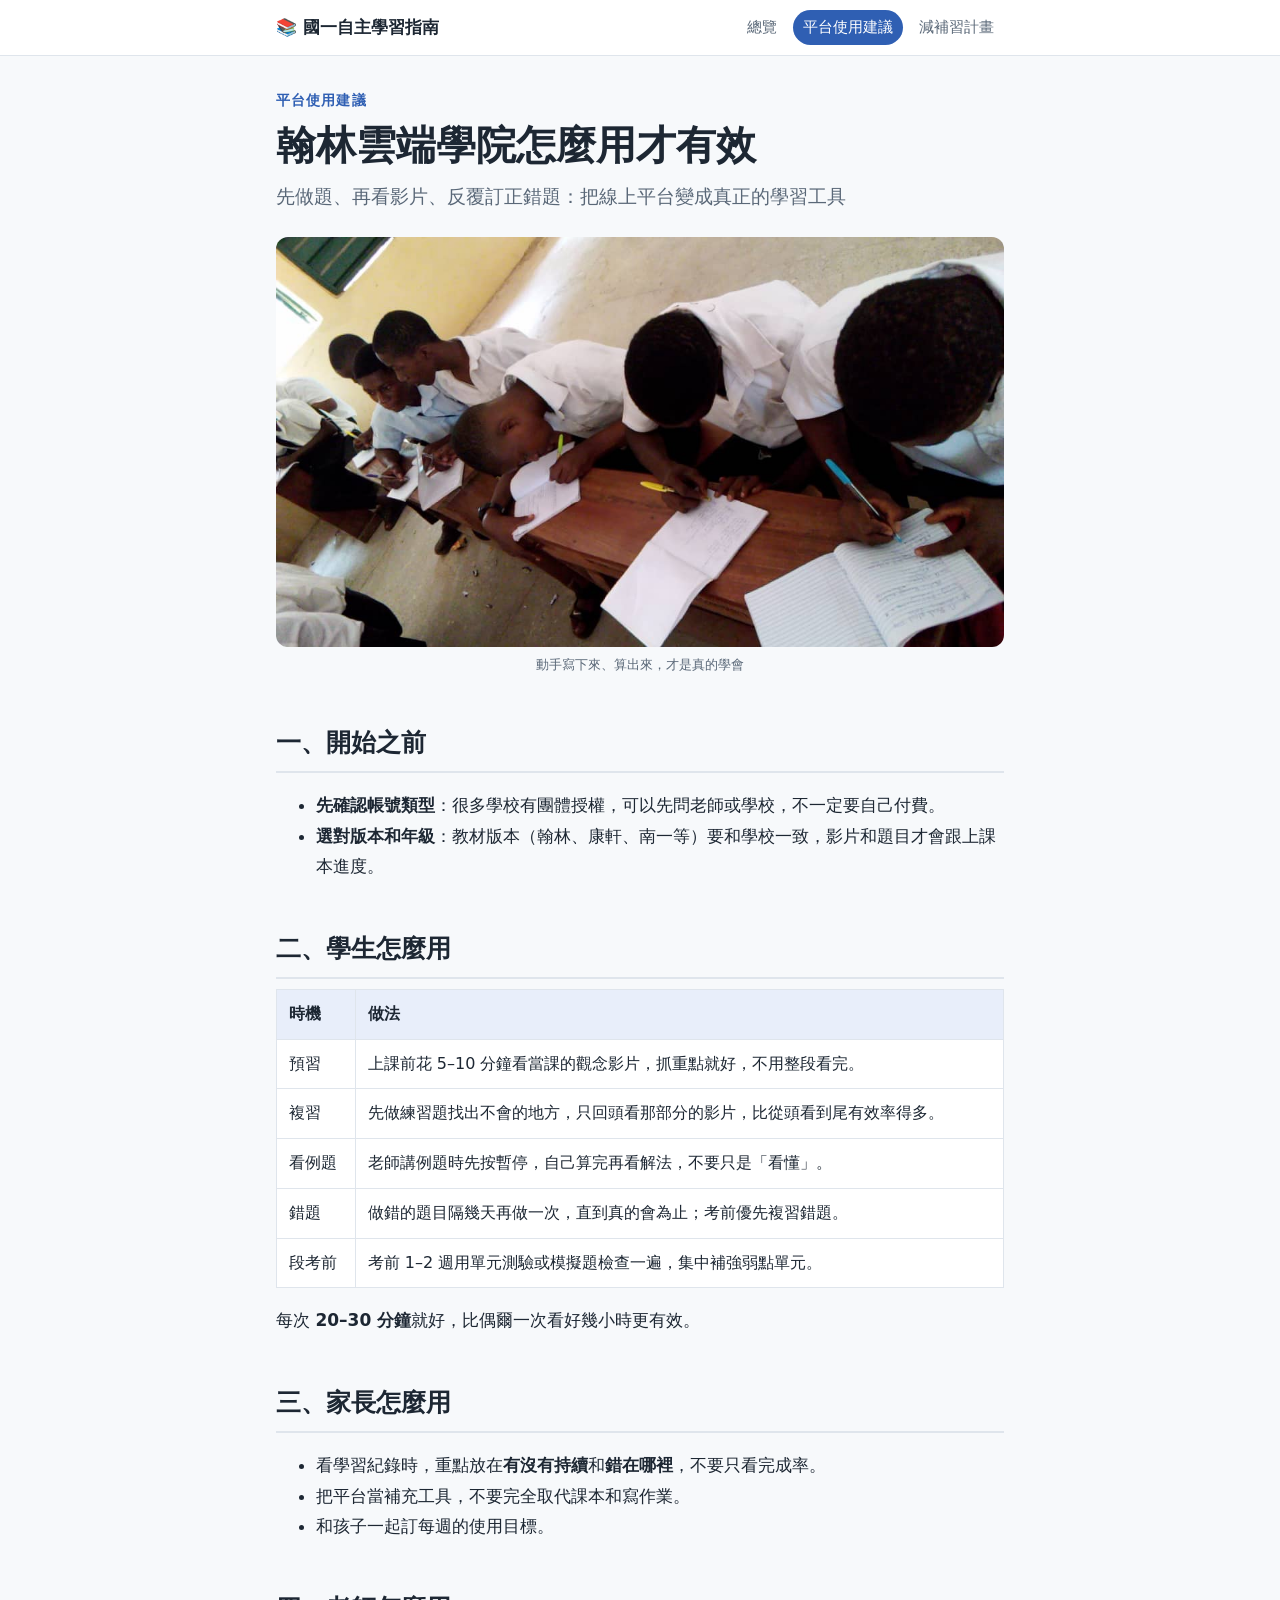
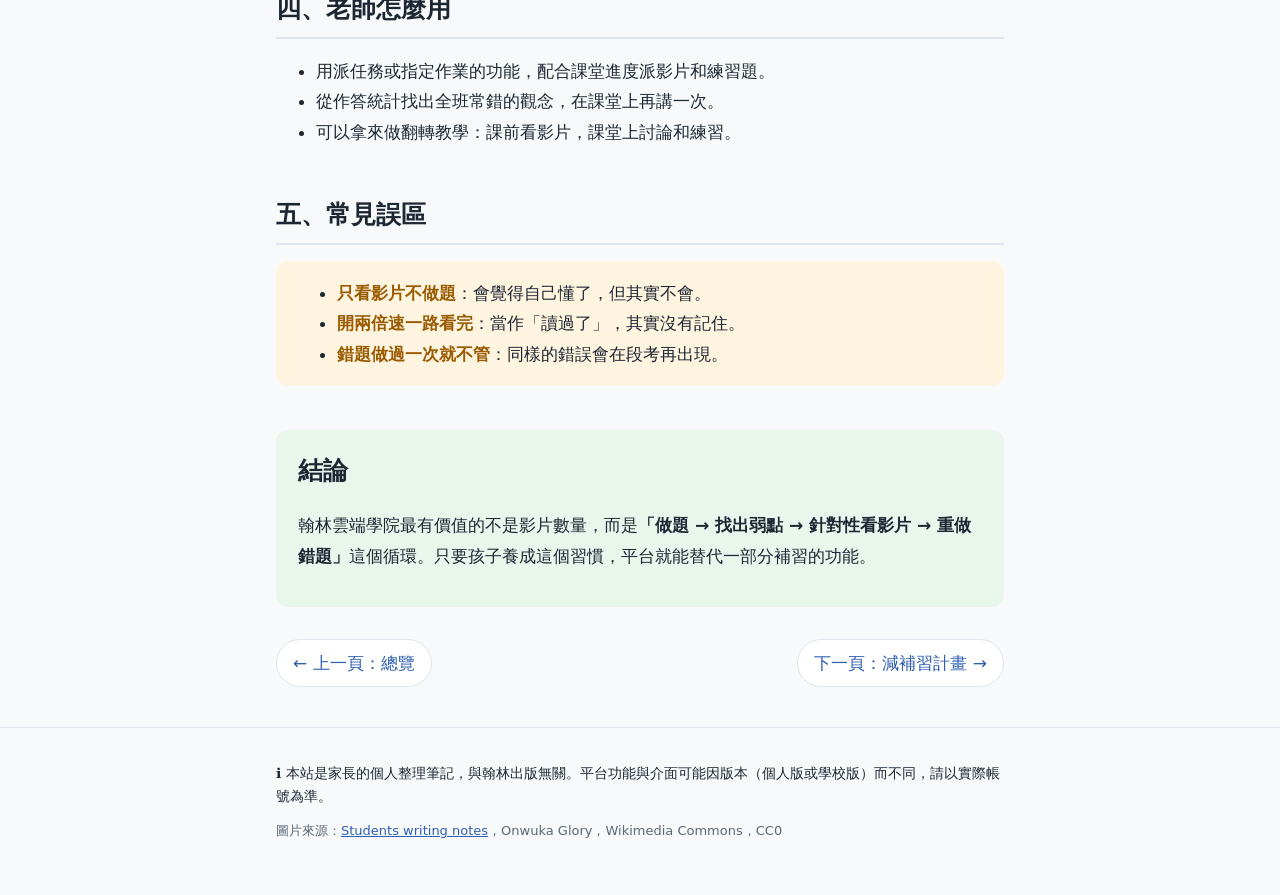
==== guide.html @ f6574e02 "國一自主學習指南：翰林雲端學院使用建議與減補習計畫 Co-Authored-By: Claude Opus 5.5 <noreply@anthropic.com>" ====
<!doctype html>
<html lang="zh-Hant">
<head>
<meta charset="utf-8">
<meta name="viewport" content="width=device-width, initial-scale=1">
<title>平台使用建議｜國一自主學習指南</title>
<meta name="description" content="翰林雲端學院的使用建議：學生、家長、老師各自怎麼用，以及常見誤區。">
<link rel="stylesheet" href="style.css">
</head>
<body>
<nav class="site-nav" aria-label="網站導覽">
  <div class="inner">
    <a class="brand" href="index.html">📚 國一自主學習指南</a>
    <a class="page" href="index.html">總覽</a>
    <a class="page" href="guide.html" aria-current="page">平台使用建議</a>
    <a class="page" href="plan.html">減補習計畫</a>
  </div>
</nav>

<header class="hero">
  <p class="eyebrow">平台使用建議</p>
  <h1>翰林雲端學院怎麼用才有效</h1>
  <p class="subtitle">先做題、再看影片、反覆訂正錯題：把線上平台變成真正的學習工具</p>
  <figure>
    <img src="images/notes.jpg" width="1080" height="607" alt="幾位學生趴在木桌上，在筆記本上寫字">
    <figcaption>動手寫下來、算出來，才是真的學會</figcaption>
  </figure>
</header>

<main>
  <h2>一、開始之前</h2>
  <ul>
    <li><strong>先確認帳號類型</strong>：很多學校有團體授權，可以先問老師或學校，不一定要自己付費。</li>
    <li><strong>選對版本和年級</strong>：教材版本（翰林、康軒、南一等）要和學校一致，影片和題目才會跟上課本進度。</li>
  </ul>

  <h2>二、學生怎麼用</h2>
  <div class="table-wrap">
    <table>
      <thead><tr><th>時機</th><th>做法</th></tr></thead>
      <tbody>
        <tr><td>預習</td><td>上課前花 5–10 分鐘看當課的觀念影片，抓重點就好，不用整段看完。</td></tr>
        <tr><td>複習</td><td>先做練習題找出不會的地方，只回頭看那部分的影片，比從頭看到尾有效率得多。</td></tr>
        <tr><td>看例題</td><td>老師講例題時先按暫停，自己算完再看解法，不要只是「看懂」。</td></tr>
        <tr><td>錯題</td><td>做錯的題目隔幾天再做一次，直到真的會為止；考前優先複習錯題。</td></tr>
        <tr><td>段考前</td><td>考前 1–2 週用單元測驗或模擬題檢查一遍，集中補強弱點單元。</td></tr>
      </tbody>
    </table>
  </div>
  <p>每次 <strong>20–30 分鐘</strong>就好，比偶爾一次看好幾小時更有效。</p>

  <h2>三、家長怎麼用</h2>
  <ul>
    <li>看學習紀錄時，重點放在<strong>有沒有持續</strong>和<strong>錯在哪裡</strong>，不要只看完成率。</li>
    <li>把平台當補充工具，不要完全取代課本和寫作業。</li>
    <li>和孩子一起訂每週的使用目標。</li>
  </ul>

  <h2>四、老師怎麼用</h2>
  <ul>
    <li>用派任務或指定作業的功能，配合課堂進度派影片和練習題。</li>
    <li>從作答統計找出全班常錯的觀念，在課堂上再講一次。</li>
    <li>可以拿來做翻轉教學：課前看影片，課堂上討論和練習。</li>
  </ul>

  <h2>五、常見誤區</h2>
  <div class="card warn">
    <ul>
      <li><strong>只看影片不做題</strong>：會覺得自己懂了，但其實不會。</li>
      <li><strong>開兩倍速一路看完</strong>：當作「讀過了」，其實沒有記住。</li>
      <li><strong>錯題做過一次就不管</strong>：同樣的錯誤會在段考再出現。</li>
    </ul>
  </div>

  <section class="conclusion">
    <h2>結論</h2>
    <p>翰林雲端學院最有價值的不是影片數量，而是<strong>「做題 → 找出弱點 → 針對性看影片 → 重做錯題」</strong>這個循環。只要孩子養成這個習慣，平台就能替代一部分補習的功能。</p>
  </section>

  <nav class="pager" aria-label="上一頁／下一頁">
    <a href="index.html">← 上一頁：總覽</a>
    <a href="plan.html">下一頁：減補習計畫 →</a>
  </nav>
</main>

<footer>
  <div class="inner">
    <p class="disclaimer">ℹ️ 本站是家長的個人整理筆記，與翰林出版無關。平台功能與介面可能因版本（個人版或學校版）而不同，請以實際帳號為準。</p>
    <p>圖片來源：<a href="https://commons.wikimedia.org/wiki/File:Students_writing_notes.jpg">Students writing notes</a>，Onwuka Glory，Wikimedia Commons，CC0</p>
  </div>
</footer>
</body>
</html>
---- style.css ----
:root {
  --bg: #f7f9fb;
  --surface: #ffffff;
  --text: #1d2733;
  --muted: #5a6878;
  --line: #dfe5ec;
  --accent: #2f5fb3;
  --accent-soft: #e8eefa;
  --warn: #9a5b00;
  --warn-soft: #fff4e0;
  --good-soft: #e9f6ec;
  --content: 760px;
}
@media (prefers-color-scheme: dark) {
  :root {
    --bg: #11161c;
    --surface: #18202a;
    --text: #e4e9ef;
    --muted: #9aa8b7;
    --line: #2a3542;
    --accent: #7fa8f0;
    --accent-soft: #1b2740;
    --warn: #f0b45a;
    --warn-soft: #33270f;
    --good-soft: #17301f;
  }
}

* { box-sizing: border-box; }
html { -webkit-text-size-adjust: 100%; }
body {
  margin: 0;
  background: var(--bg);
  color: var(--text);
  font-family: "Noto Sans TC", "Microsoft JhengHei", "PingFang TC", system-ui, sans-serif;
  font-size: 17px;
  line-height: 1.8;
}
a { color: var(--accent); }

/* 導覽列 */
.site-nav {
  background: var(--surface);
  border-bottom: 1px solid var(--line);
  position: sticky;
  top: 0;
  z-index: 10;
}
.site-nav .inner {
  max-width: var(--content);
  margin: 0 auto;
  padding: 10px 16px;
  display: flex;
  flex-wrap: wrap;
  gap: 4px 6px;
  align-items: center;
}
.site-nav .brand {
  font-weight: 700;
  margin-right: auto;
  text-decoration: none;
  color: var(--text);
}
.site-nav a.page {
  text-decoration: none;
  color: var(--muted);
  padding: 4px 10px;
  border-radius: 999px;
  font-size: 15px;
}
.site-nav a.page:hover { background: var(--accent-soft); color: var(--accent); }
.site-nav a.page[aria-current="page"] { background: var(--accent); color: var(--surface); }

/* 內文欄：所有圖片寬度都不超過這一欄 */
main, .hero, footer .inner {
  max-width: var(--content);
  margin: 0 auto;
  padding: 0 16px;
}

/* HERO 區 */
.hero { padding-top: 32px; }
.hero .eyebrow {
  color: var(--accent);
  font-weight: 700;
  font-size: 14px;
  letter-spacing: .08em;
  margin: 0;
}
.hero h1 {
  font-size: clamp(28px, 6vw, 40px);
  line-height: 1.3;
  margin: 6px 0 8px;
}
.hero .subtitle {
  color: var(--muted);
  font-size: 19px;
  margin: 0 0 20px;
}
figure { margin: 24px 0; }
figure img {
  display: block;
  max-width: 100%;   /* 不超過內文欄寬 */
  height: auto;      /* 等比例縮放 */
  margin: 0 auto;
  border-radius: 12px;
}
figure.tall img { max-height: 70vh; width: auto; }
figcaption {
  color: var(--muted);
  font-size: 13px;
  text-align: center;
  margin-top: 6px;
}

/* 內文 */
h2 {
  font-size: 25px;
  margin: 44px 0 10px;
  padding-bottom: 6px;
  border-bottom: 2px solid var(--line);
}
h3 { font-size: 20px; margin: 28px 0 6px; }
.lead { font-size: 18px; }

.card {
  background: var(--surface);
  border: 1px solid var(--line);
  border-radius: 12px;
  padding: 16px 20px;
  margin: 16px 0;
}
.card > :first-child { margin-top: 0; }
.card > :last-child { margin-bottom: 0; }
.tip { background: var(--accent-soft); border-color: transparent; }
.warn { background: var(--warn-soft); border-color: transparent; }
.warn strong { color: var(--warn); }

.table-wrap { overflow-x: auto; }
table {
  width: 100%;
  border-collapse: collapse;
  background: var(--surface);
  font-size: 16px;
}
th, td {
  border: 1px solid var(--line);
  padding: 10px 12px;
  text-align: left;
  vertical-align: top;
}
th { background: var(--accent-soft); white-space: nowrap; }

.grid {
  display: grid;
  grid-template-columns: repeat(auto-fit, minmax(220px, 1fr));
  gap: 12px;
}
.grid a.card {
  display: block;
  text-decoration: none;
  color: var(--text);
  margin: 0;
}
.grid a.card:hover { border-color: var(--accent); }
.grid .card strong { color: var(--accent); display: block; font-size: 18px; }

/* 結論 */
.conclusion {
  background: var(--good-soft);
  border-radius: 12px;
  padding: 18px 22px;
  margin: 44px 0 16px;
}
.conclusion h2 { border: 0; margin: 0 0 8px; padding: 0; }
.conclusion ol, .conclusion ul { margin-bottom: 0; }

.pager {
  display: flex;
  justify-content: space-between;
  gap: 12px;
  margin: 32px 0;
  flex-wrap: wrap;
}
.pager a {
  text-decoration: none;
  border: 1px solid var(--line);
  background: var(--surface);
  border-radius: 999px;
  padding: 8px 16px;
}

footer {
  border-top: 1px solid var(--line);
  margin-top: 40px;
  padding: 20px 0 40px;
  color: var(--muted);
  font-size: 13px;
  line-height: 1.6;
}
footer .disclaimer { font-size: 14px; color: var(--text); }
.grid .card { margin: 0; }
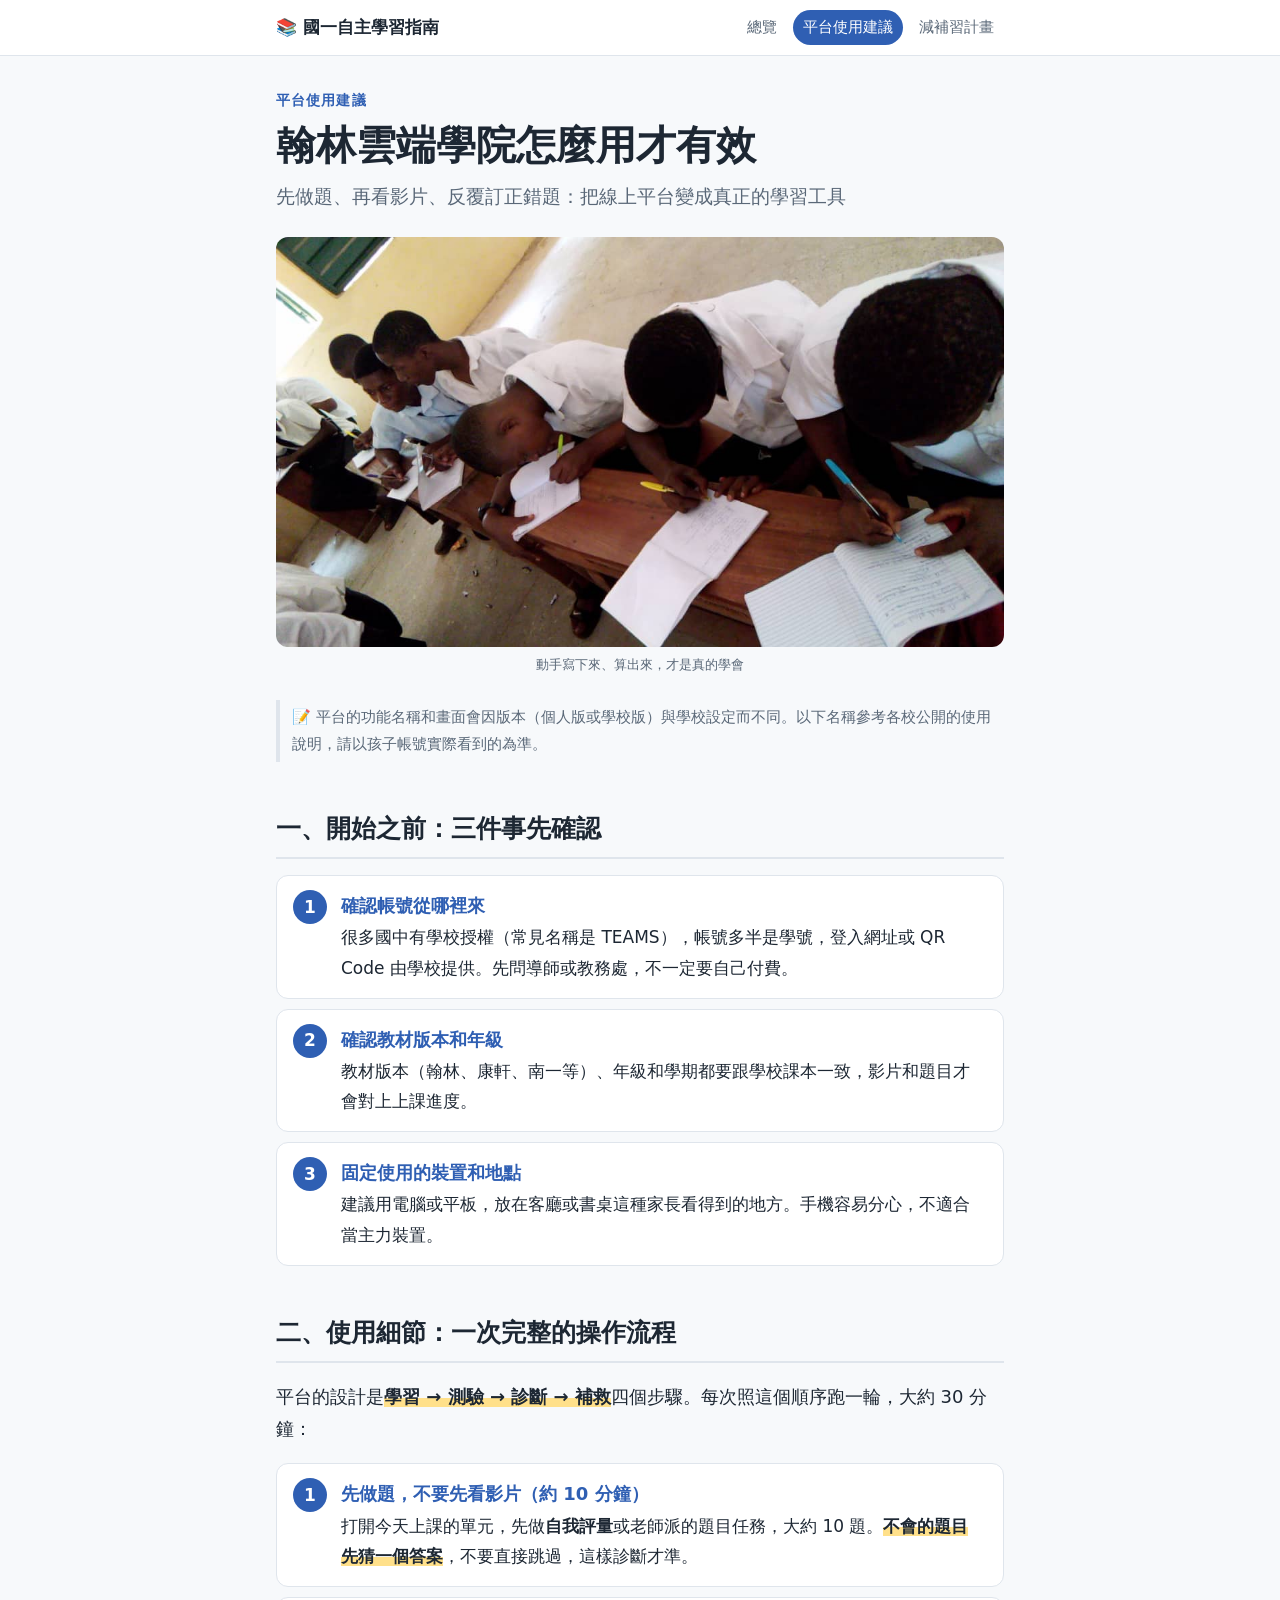
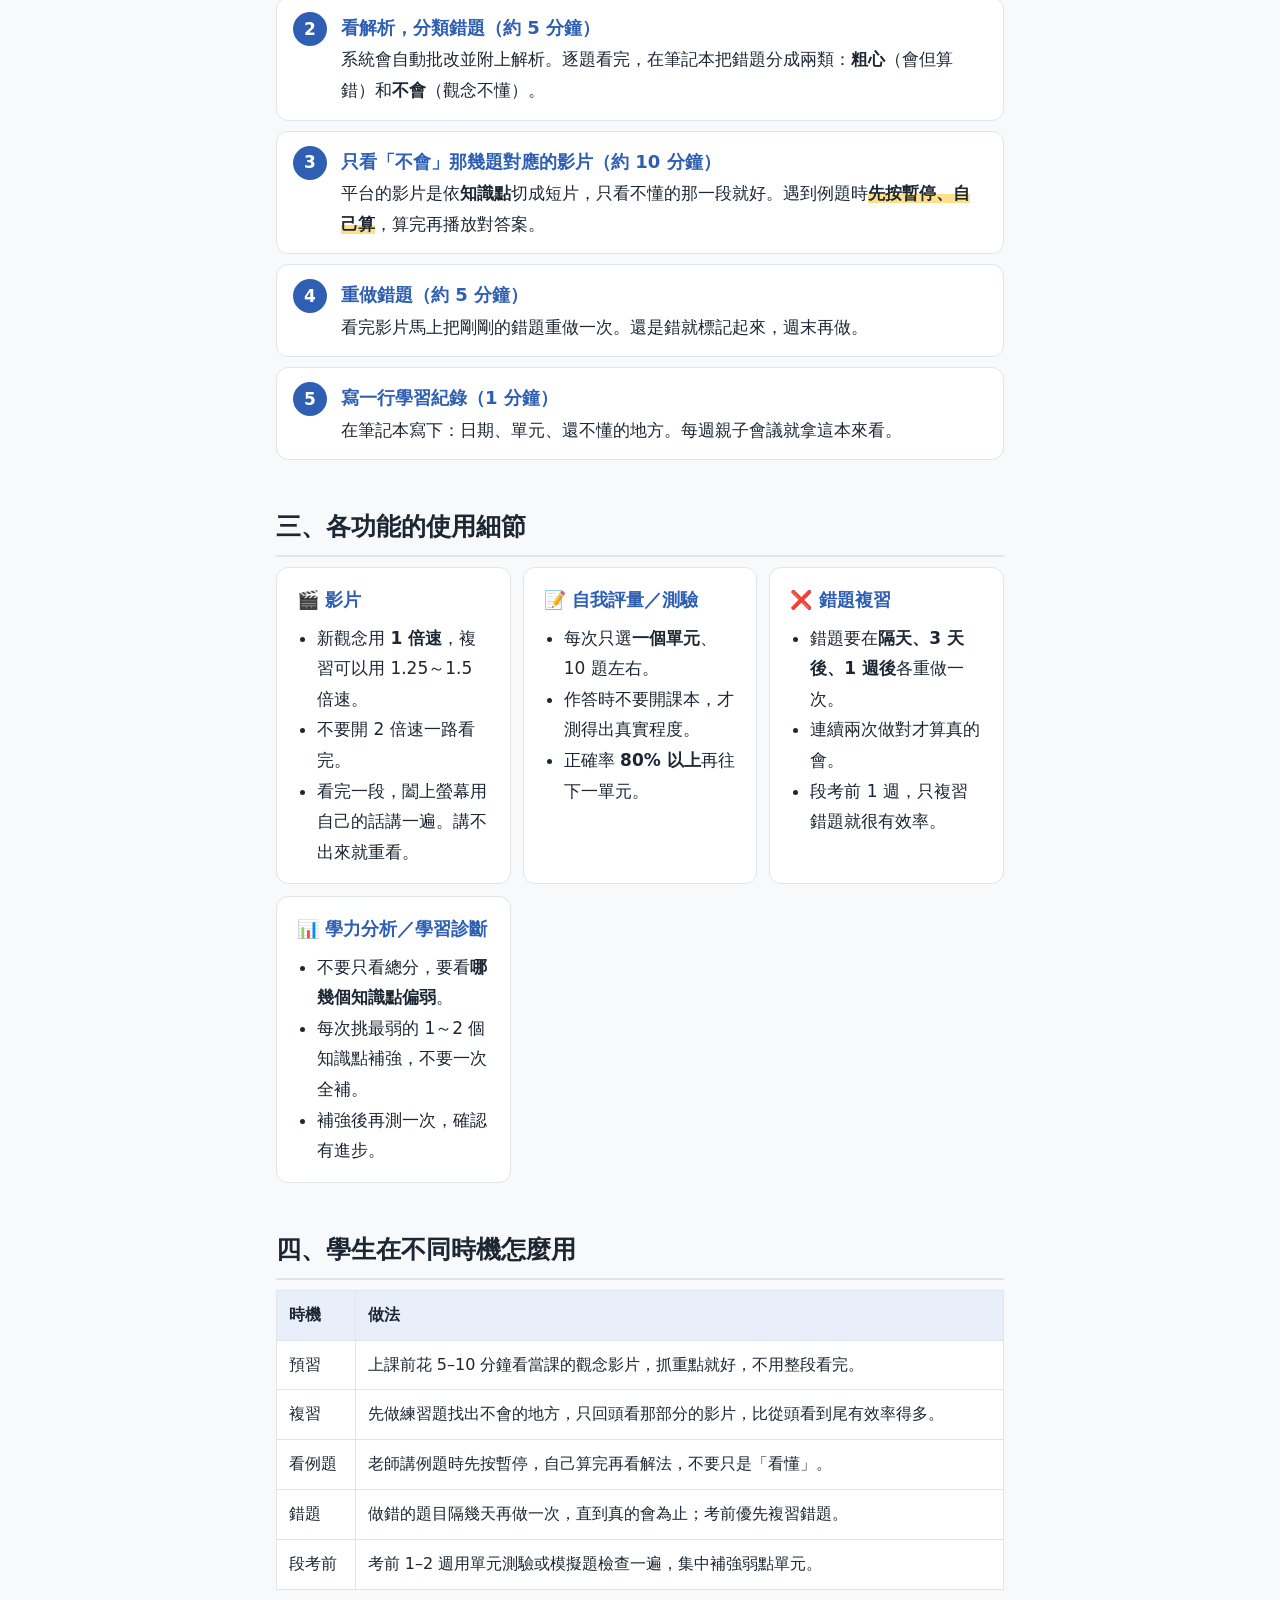
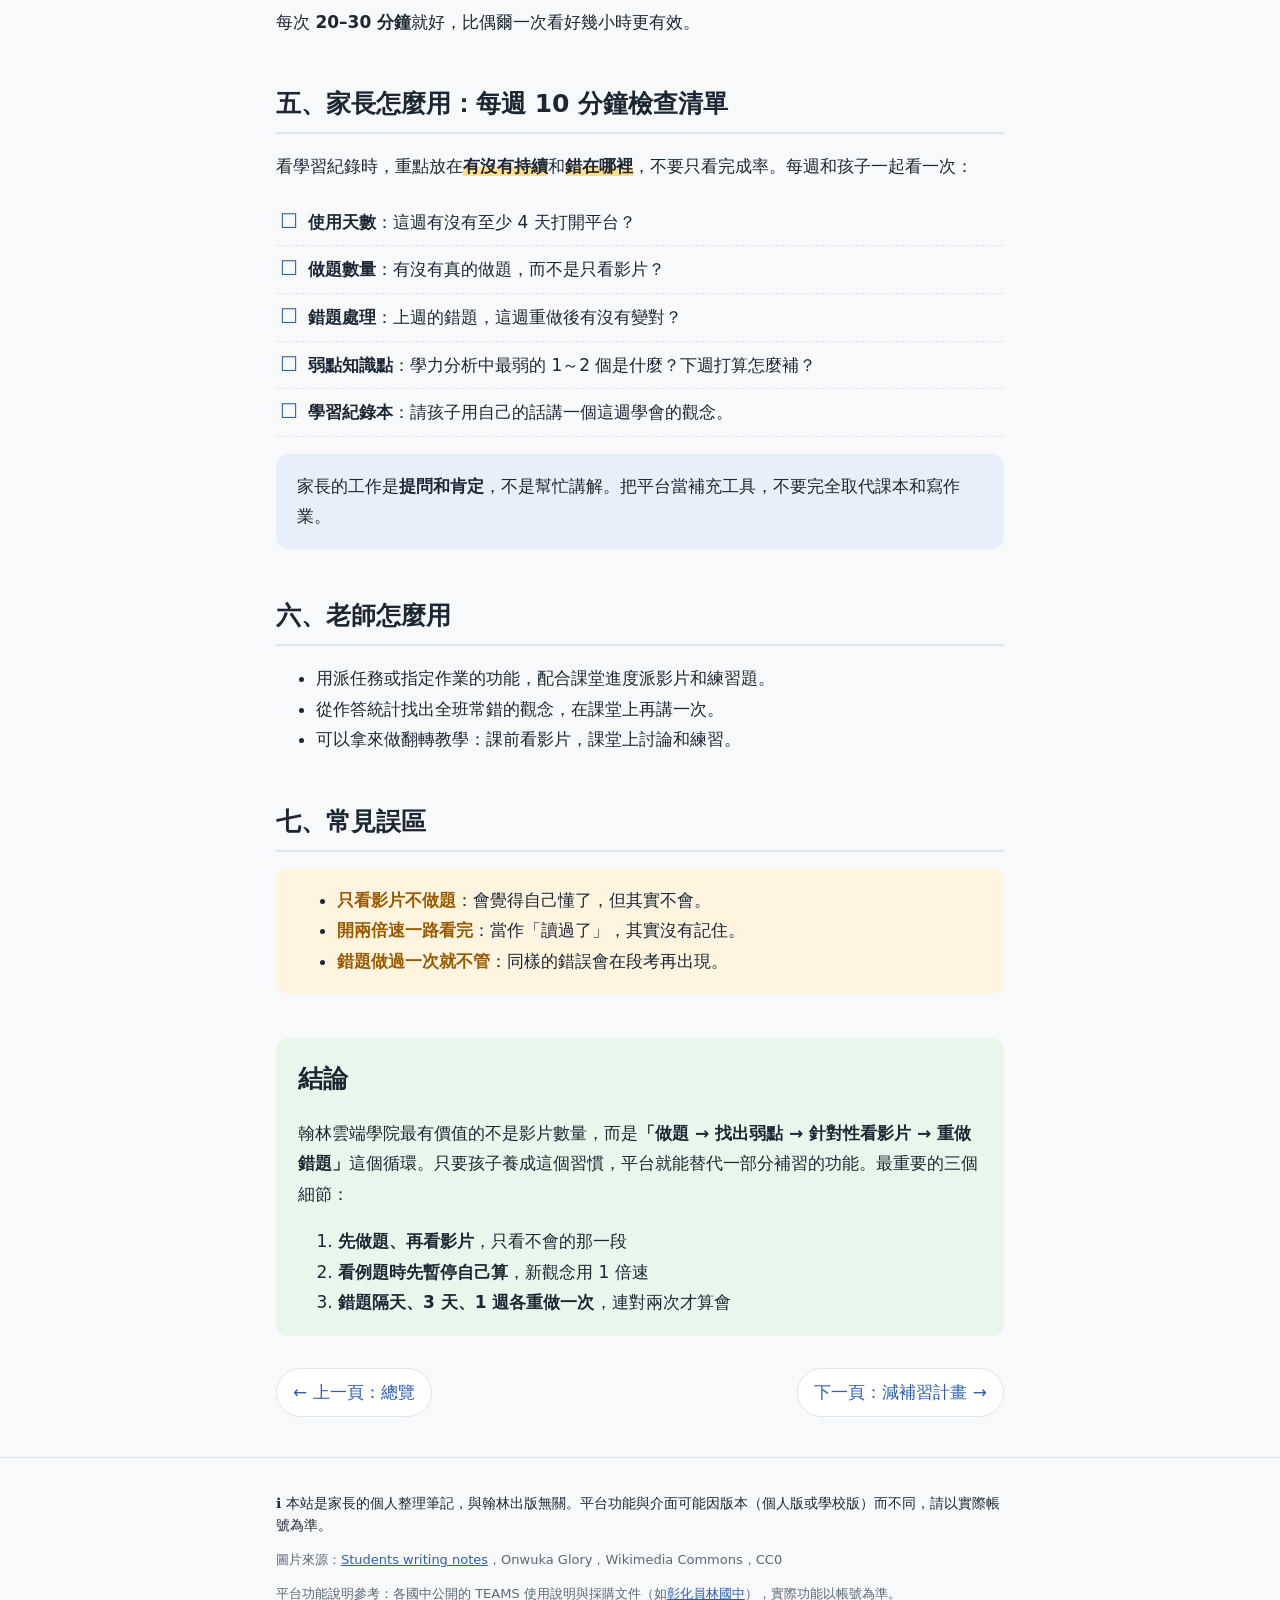
==== commit f89a3985: "強調平台使用細節：操作流程、各功能細節與家長檢查清單 Co-Authored-By: Claude Opus 5.5 <noreply@anthropic.com>" ====
--- a/guide.html
+++ b/guide.html
@@ -5,6 +5,8 @@
 <meta name="viewport" content="width=device-width, initial-scale=1">
 <title>平台使用建議｜國一自主學習指南</title>
 <meta name="description" content="翰林雲端學院的使用建議：學生、家長、老師各自怎麼用，以及常見誤區。">
+<link rel="icon" href="favicon.svg" type="image/svg+xml">
+<link rel="apple-touch-icon" href="apple-touch-icon.png">
 <link rel="stylesheet" href="style.css">
 </head>
 <body>
@@ -28,13 +30,66 @@
 </header>
 
 <main>
-  <h2>一、開始之前</h2>
-  <ul>
-    <li><strong>先確認帳號類型</strong>：很多學校有團體授權，可以先問老師或學校，不一定要自己付費。</li>
-    <li><strong>選對版本和年級</strong>：教材版本（翰林、康軒、南一等）要和學校一致，影片和題目才會跟上課本進度。</li>
-  </ul>
+  <p class="note">📝 平台的功能名稱和畫面會因版本（個人版或學校版）與學校設定而不同。以下名稱參考各校公開的使用說明，請以孩子帳號實際看到的為準。</p>
 
-  <h2>二、學生怎麼用</h2>
+  <h2>一、開始之前：三件事先確認</h2>
+  <ol class="steps">
+    <li><strong>確認帳號從哪裡來</strong>
+      很多國中有學校授權（常見名稱是 TEAMS），帳號多半是學號，登入網址或 QR Code 由學校提供。先問導師或教務處，不一定要自己付費。</li>
+    <li><strong>確認教材版本和年級</strong>
+      教材版本（翰林、康軒、南一等）、年級和學期都要跟學校課本一致，影片和題目才會對上上課進度。</li>
+    <li><strong>固定使用的裝置和地點</strong>
+      建議用電腦或平板，放在客廳或書桌這種家長看得到的地方。手機容易分心，不適合當主力裝置。</li>
+  </ol>
+
+  <h2>二、使用細節：一次完整的操作流程</h2>
+  <p class="lead">平台的設計是<span class="key">學習 → 測驗 → 診斷 → 補救</span>四個步驟。每次照這個順序跑一輪，大約 30 分鐘：</p>
+  <ol class="steps">
+    <li><strong>先做題，不要先看影片（約 10 分鐘）</strong>
+      打開今天上課的單元，先做<b>自我評量</b>或老師派的題目任務，大約 10 題。<span class="key">不會的題目先猜一個答案</span>，不要直接跳過，這樣診斷才準。</li>
+    <li><strong>看解析，分類錯題（約 5 分鐘）</strong>
+      系統會自動批改並附上解析。逐題看完，在筆記本把錯題分成兩類：<b>粗心</b>（會但算錯）和<b>不會</b>（觀念不懂）。</li>
+    <li><strong>只看「不會」那幾題對應的影片（約 10 分鐘）</strong>
+      平台的影片是依<b>知識點</b>切成短片，只看不懂的那一段就好。遇到例題時<span class="key">先按暫停、自己算</span>，算完再播放對答案。</li>
+    <li><strong>重做錯題（約 5 分鐘）</strong>
+      看完影片馬上把剛剛的錯題重做一次。還是錯就標記起來，週末再做。</li>
+    <li><strong>寫一行學習紀錄（1 分鐘）</strong>
+      在筆記本寫下：日期、單元、還不懂的地方。每週親子會議就拿這本來看。</li>
+  </ol>
+
+  <h2>三、各功能的使用細節</h2>
+  <div class="grid">
+    <div class="card"><strong>🎬 影片</strong>
+      <ul>
+        <li>新觀念用 <b>1 倍速</b>，複習可以用 1.25～1.5 倍速。</li>
+        <li>不要開 2 倍速一路看完。</li>
+        <li>看完一段，闔上螢幕用自己的話講一遍。講不出來就重看。</li>
+      </ul>
+    </div>
+    <div class="card"><strong>📝 自我評量／測驗</strong>
+      <ul>
+        <li>每次只選<b>一個單元</b>、10 題左右。</li>
+        <li>作答時不要開課本，才測得出真實程度。</li>
+        <li>正確率 <b>80% 以上</b>再往下一單元。</li>
+      </ul>
+    </div>
+    <div class="card"><strong>❌ 錯題複習</strong>
+      <ul>
+        <li>錯題要在<b>隔天、3 天後、1 週後</b>各重做一次。</li>
+        <li>連續兩次做對才算真的會。</li>
+        <li>段考前 1 週，只複習錯題就很有效率。</li>
+      </ul>
+    </div>
+    <div class="card"><strong>📊 學力分析／學習診斷</strong>
+      <ul>
+        <li>不要只看總分，要看<b>哪幾個知識點偏弱</b>。</li>
+        <li>每次挑最弱的 1～2 個知識點補強，不要一次全補。</li>
+        <li>補強後再測一次，確認有進步。</li>
+      </ul>
+    </div>
+  </div>
+
+  <h2>四、學生在不同時機怎麼用</h2>
   <div class="table-wrap">
     <table>
       <thead><tr><th>時機</th><th>做法</th></tr></thead>
@@ -49,21 +104,27 @@
   </div>
   <p>每次 <strong>20–30 分鐘</strong>就好，比偶爾一次看好幾小時更有效。</p>
 
-  <h2>三、家長怎麼用</h2>
-  <ul>
-    <li>看學習紀錄時，重點放在<strong>有沒有持續</strong>和<strong>錯在哪裡</strong>，不要只看完成率。</li>
-    <li>把平台當補充工具，不要完全取代課本和寫作業。</li>
-    <li>和孩子一起訂每週的使用目標。</li>
+  <h2>五、家長怎麼用：每週 10 分鐘檢查清單</h2>
+  <p>看學習紀錄時，重點放在<span class="key">有沒有持續</span>和<span class="key">錯在哪裡</span>，不要只看完成率。每週和孩子一起看一次：</p>
+  <ul class="checklist">
+    <li><strong>使用天數</strong>：這週有沒有至少 4 天打開平台？</li>
+    <li><strong>做題數量</strong>：有沒有真的做題，而不是只看影片？</li>
+    <li><strong>錯題處理</strong>：上週的錯題，這週重做後有沒有變對？</li>
+    <li><strong>弱點知識點</strong>：學力分析中最弱的 1～2 個是什麼？下週打算怎麼補？</li>
+    <li><strong>學習紀錄本</strong>：請孩子用自己的話講一個這週學會的觀念。</li>
   </ul>
+  <div class="card tip">
+    <p>家長的工作是<strong>提問和肯定</strong>，不是幫忙講解。把平台當補充工具，不要完全取代課本和寫作業。</p>
+  </div>
 
-  <h2>四、老師怎麼用</h2>
+  <h2>六、老師怎麼用</h2>
   <ul>
     <li>用派任務或指定作業的功能，配合課堂進度派影片和練習題。</li>
     <li>從作答統計找出全班常錯的觀念，在課堂上再講一次。</li>
     <li>可以拿來做翻轉教學：課前看影片，課堂上討論和練習。</li>
   </ul>
 
-  <h2>五、常見誤區</h2>
+  <h2>七、常見誤區</h2>
   <div class="card warn">
     <ul>
       <li><strong>只看影片不做題</strong>：會覺得自己懂了，但其實不會。</li>
@@ -74,7 +135,12 @@
 
   <section class="conclusion">
     <h2>結論</h2>
-    <p>翰林雲端學院最有價值的不是影片數量，而是<strong>「做題 → 找出弱點 → 針對性看影片 → 重做錯題」</strong>這個循環。只要孩子養成這個習慣，平台就能替代一部分補習的功能。</p>
+    <p>翰林雲端學院最有價值的不是影片數量，而是<strong>「做題 → 找出弱點 → 針對性看影片 → 重做錯題」</strong>這個循環。只要孩子養成這個習慣，平台就能替代一部分補習的功能。最重要的三個細節：</p>
+    <ol>
+      <li><strong>先做題、再看影片</strong>，只看不會的那一段</li>
+      <li><strong>看例題時先暫停自己算</strong>，新觀念用 1 倍速</li>
+      <li><strong>錯題隔天、3 天、1 週各重做一次</strong>，連對兩次才算會</li>
+    </ol>
   </section>
 
   <nav class="pager" aria-label="上一頁／下一頁">
@@ -87,6 +153,7 @@
   <div class="inner">
     <p class="disclaimer">ℹ️ 本站是家長的個人整理筆記，與翰林出版無關。平台功能與介面可能因版本（個人版或學校版）而不同，請以實際帳號為準。</p>
     <p>圖片來源：<a href="https://commons.wikimedia.org/wiki/File:Students_writing_notes.jpg">Students writing notes</a>，Onwuka Glory，Wikimedia Commons，CC0</p>
+    <p>平台功能說明參考：各國中公開的 TEAMS 使用說明與採購文件（如<a href="https://yljh.chc.edu.tw/storage/074510/posts/208/files/%E7%BF%B0%E6%95%99%E7%A7%91%20%E5%A0%B1%E5%83%B9%E5%96%AE%20(%E5%BD%B0%E5%8C%96%E5%93%A1%E6%9E%97%E5%9C%8B%E4%B8%AD)%20114.7.16.pdf">彰化員林國中</a>），實際功能以帳號為準。</p>
   </div>
 </footer>
 </body>
--- a/style.css
+++ b/style.css
@@ -200,3 +200,72 @@
 }
 footer .disclaimer { font-size: 14px; color: var(--text); }
 .grid .card { margin: 0; }
+
+/* 使用細節：重點標示 */
+.key {
+  background: linear-gradient(transparent 55%, #ffe08a 55%);
+  font-weight: 700;
+}
+@media (prefers-color-scheme: dark) {
+  .key { background: linear-gradient(transparent 55%, #6b5310 55%); }
+}
+.note {
+  font-size: 15px;
+  color: var(--muted);
+  border-left: 4px solid var(--line);
+  padding: 4px 12px;
+  margin: 24px 0 0;
+}
+
+/* 編號步驟卡 */
+ol.steps {
+  list-style: none;
+  counter-reset: step;
+  padding: 0;
+  margin: 16px 0;
+}
+ol.steps > li {
+  counter-increment: step;
+  position: relative;
+  background: var(--surface);
+  border: 1px solid var(--line);
+  border-radius: 12px;
+  padding: 14px 18px 14px 64px;
+  margin: 10px 0;
+}
+ol.steps > li::before {
+  content: counter(step);
+  position: absolute;
+  left: 16px;
+  top: 14px;
+  width: 34px;
+  height: 34px;
+  border-radius: 50%;
+  background: var(--accent);
+  color: var(--surface);
+  font-weight: 700;
+  display: grid;
+  place-items: center;
+}
+ol.steps > li > strong {
+  display: block;
+  color: var(--accent);
+  font-size: 18px;
+}
+.grid .card ul { padding-left: 20px; margin: 6px 0 0; }
+
+/* 檢查清單 */
+ul.checklist { list-style: none; padding: 0; }
+ul.checklist li {
+  padding: 8px 0 8px 32px;
+  position: relative;
+  border-bottom: 1px dashed var(--line);
+}
+ul.checklist li::before {
+  content: "☐";
+  position: absolute;
+  left: 4px;
+  color: var(--accent);
+  font-size: 20px;
+  line-height: 1.4;
+}
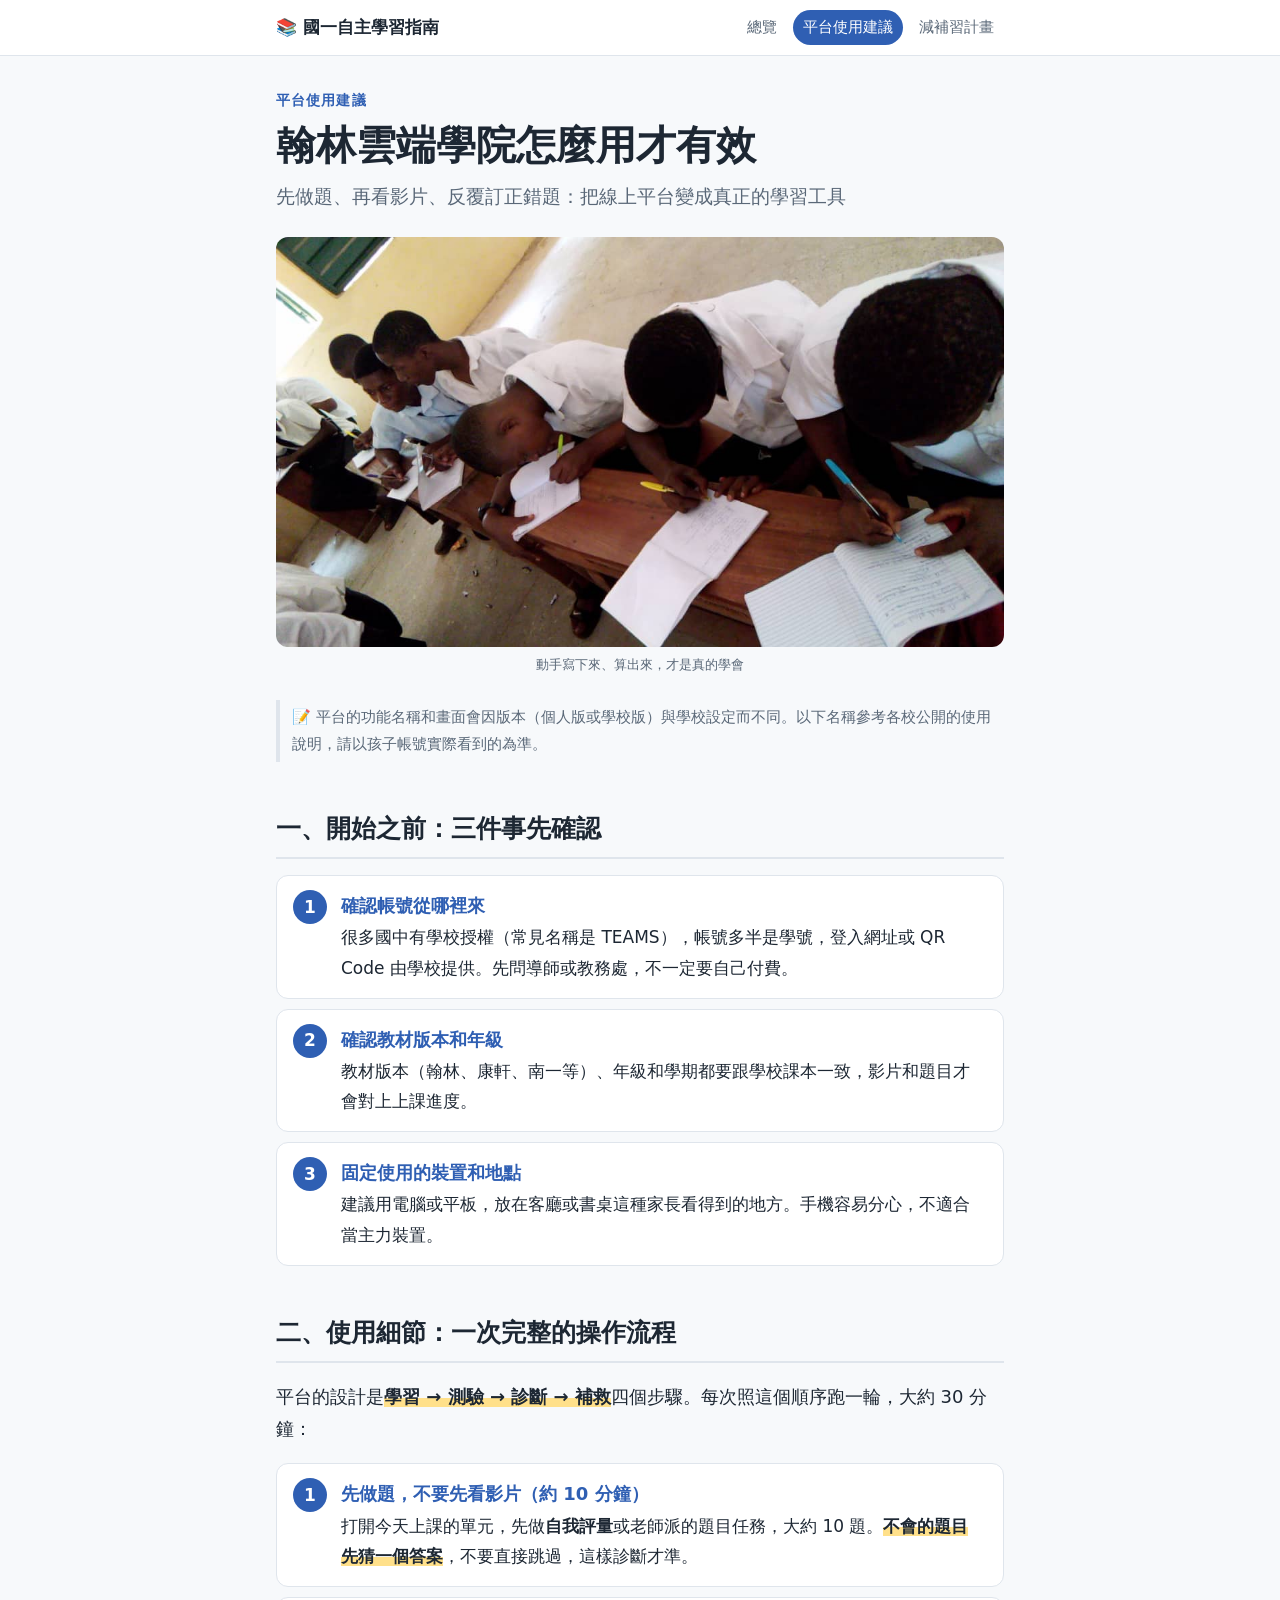
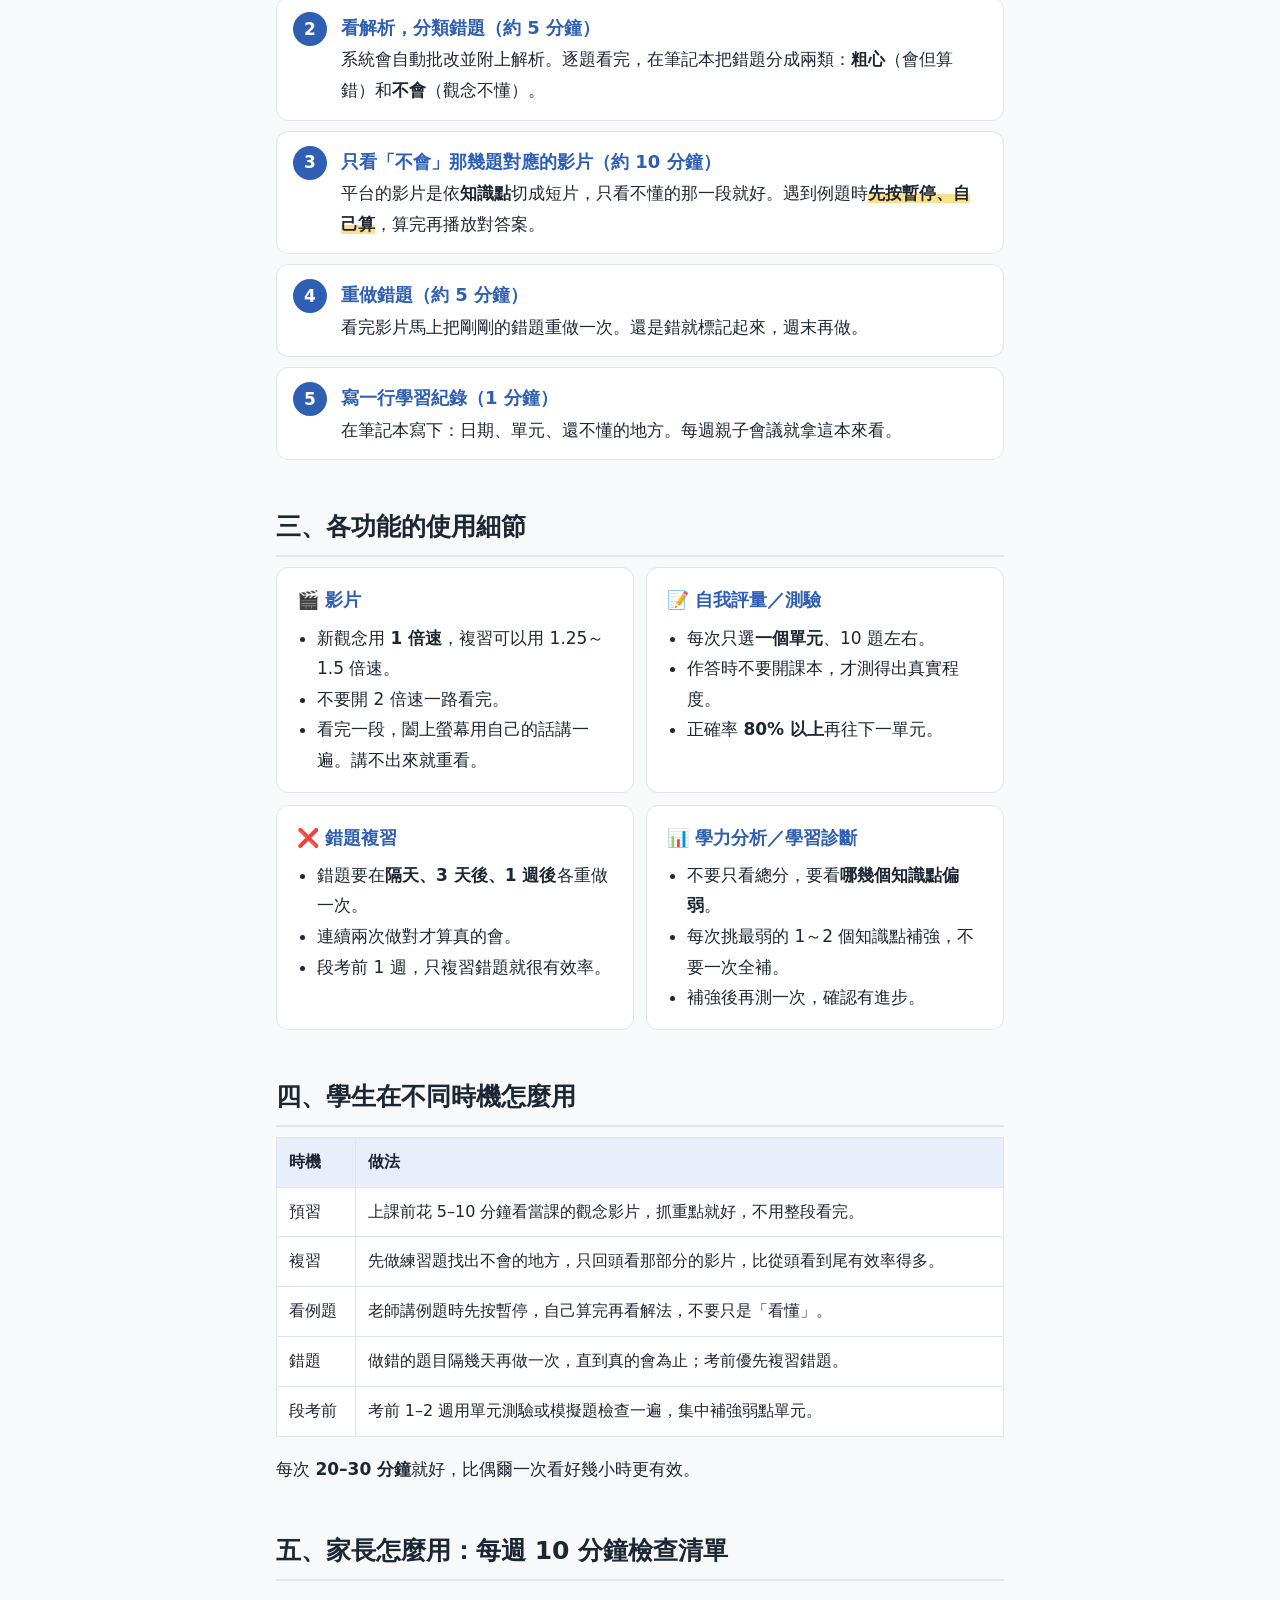
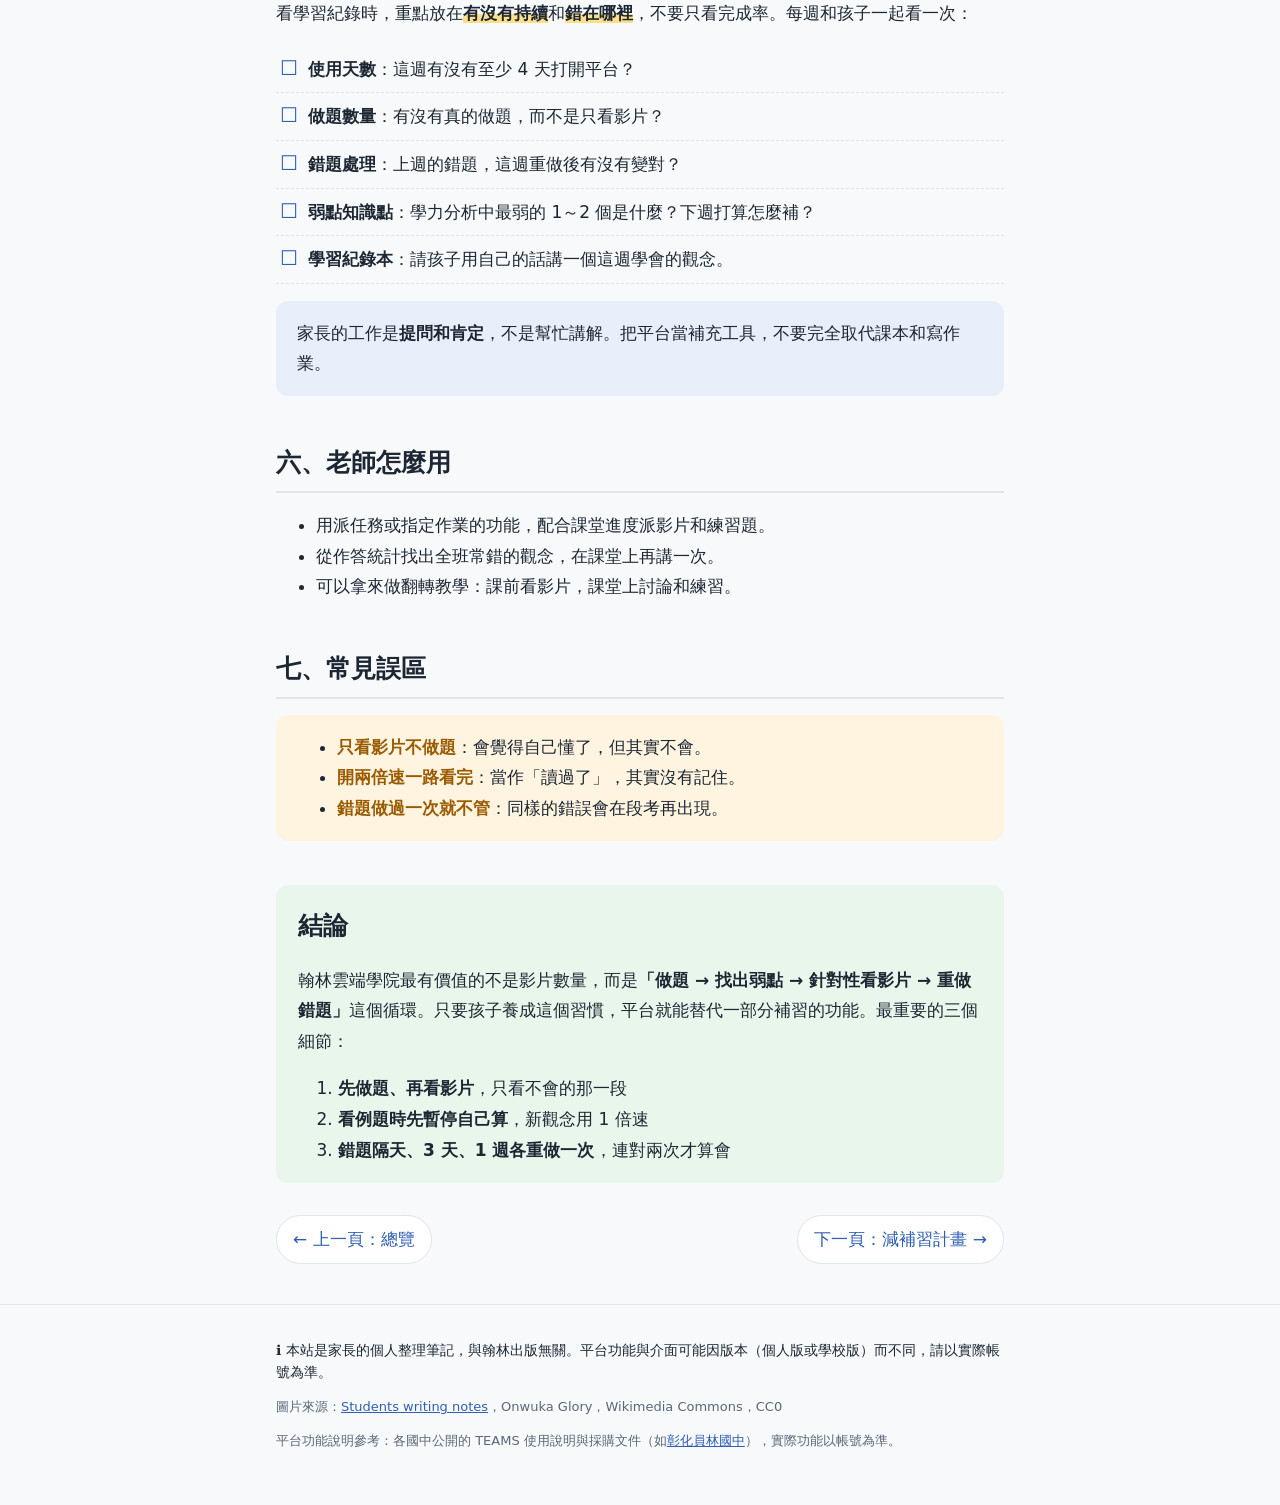
==== commit dc6bee9e: "功能細節卡片改為 2×2 排列 Co-Authored-By: Claude Opus 5.5 <noreply@anthropic.com>" ====
--- a/guide.html
+++ b/guide.html
@@ -7,7 +7,7 @@
 <meta name="description" content="翰林雲端學院的使用建議：學生、家長、老師各自怎麼用，以及常見誤區。">
 <link rel="icon" href="favicon.svg" type="image/svg+xml">
 <link rel="apple-touch-icon" href="apple-touch-icon.png">
-<link rel="stylesheet" href="style.css">
+<link rel="stylesheet" href="style.css?v=4">
 </head>
 <body>
 <nav class="site-nav" aria-label="網站導覽">
@@ -58,7 +58,7 @@
   </ol>
 
   <h2>三、各功能的使用細節</h2>
-  <div class="grid">
+  <div class="grid two">
     <div class="card"><strong>🎬 影片</strong>
       <ul>
         <li>新觀念用 <b>1 倍速</b>，複習可以用 1.25～1.5 倍速。</li>
--- a/style.css
+++ b/style.css
@@ -269,3 +269,4 @@
   font-size: 20px;
   line-height: 1.4;
 }
+.grid.two { grid-template-columns: repeat(auto-fit, minmax(300px, 1fr)); }
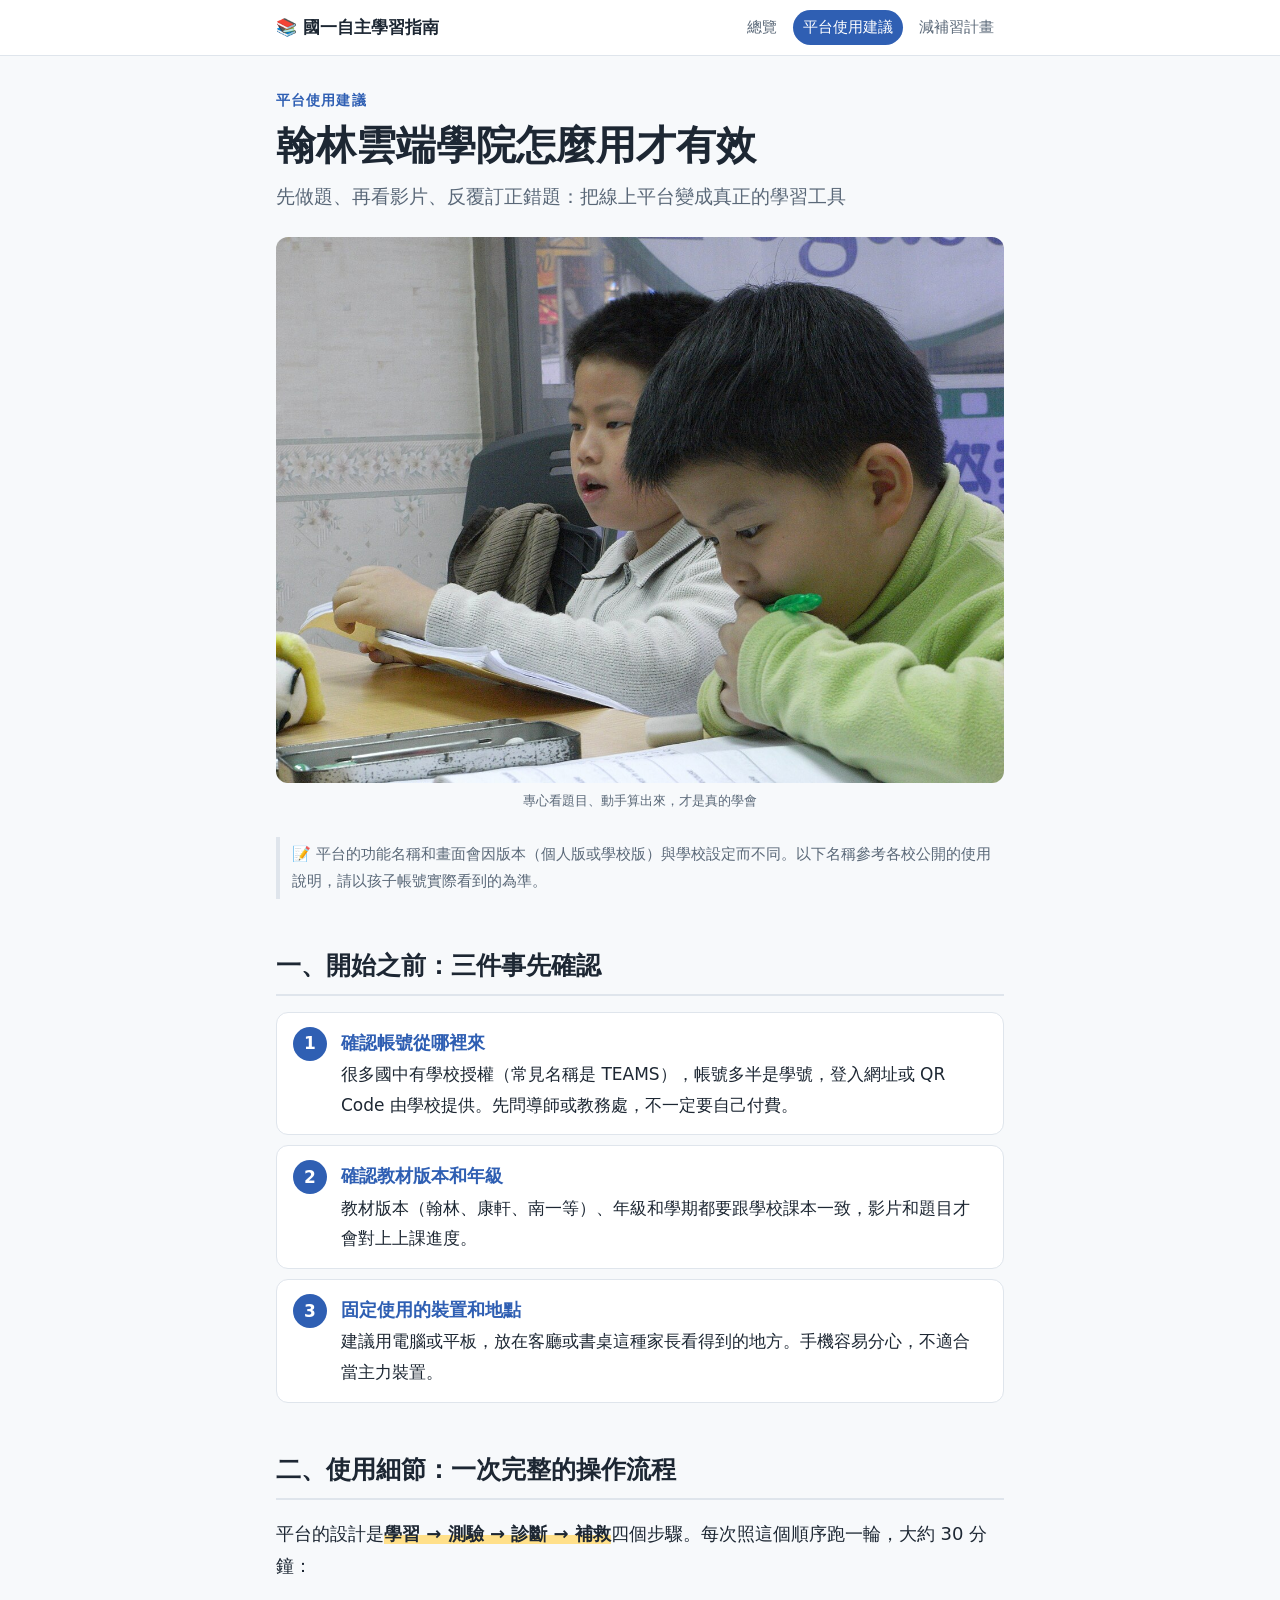
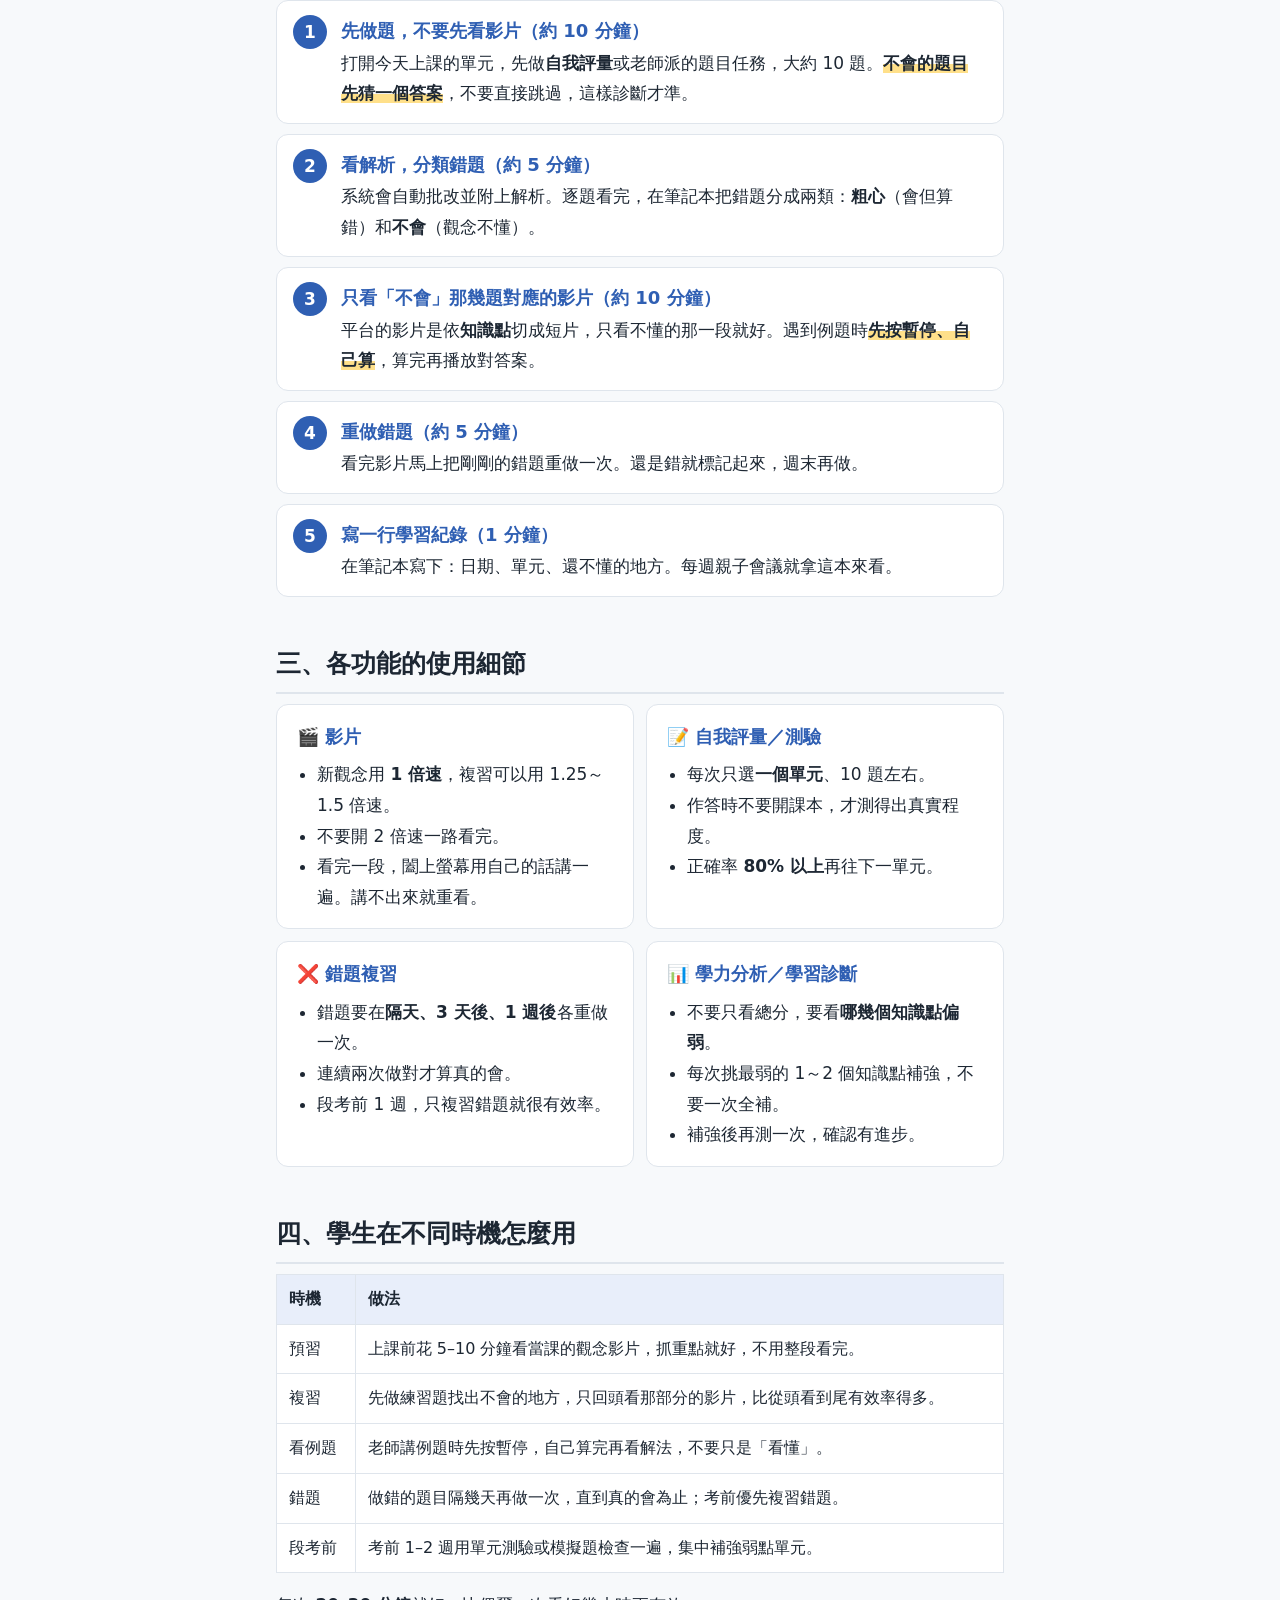
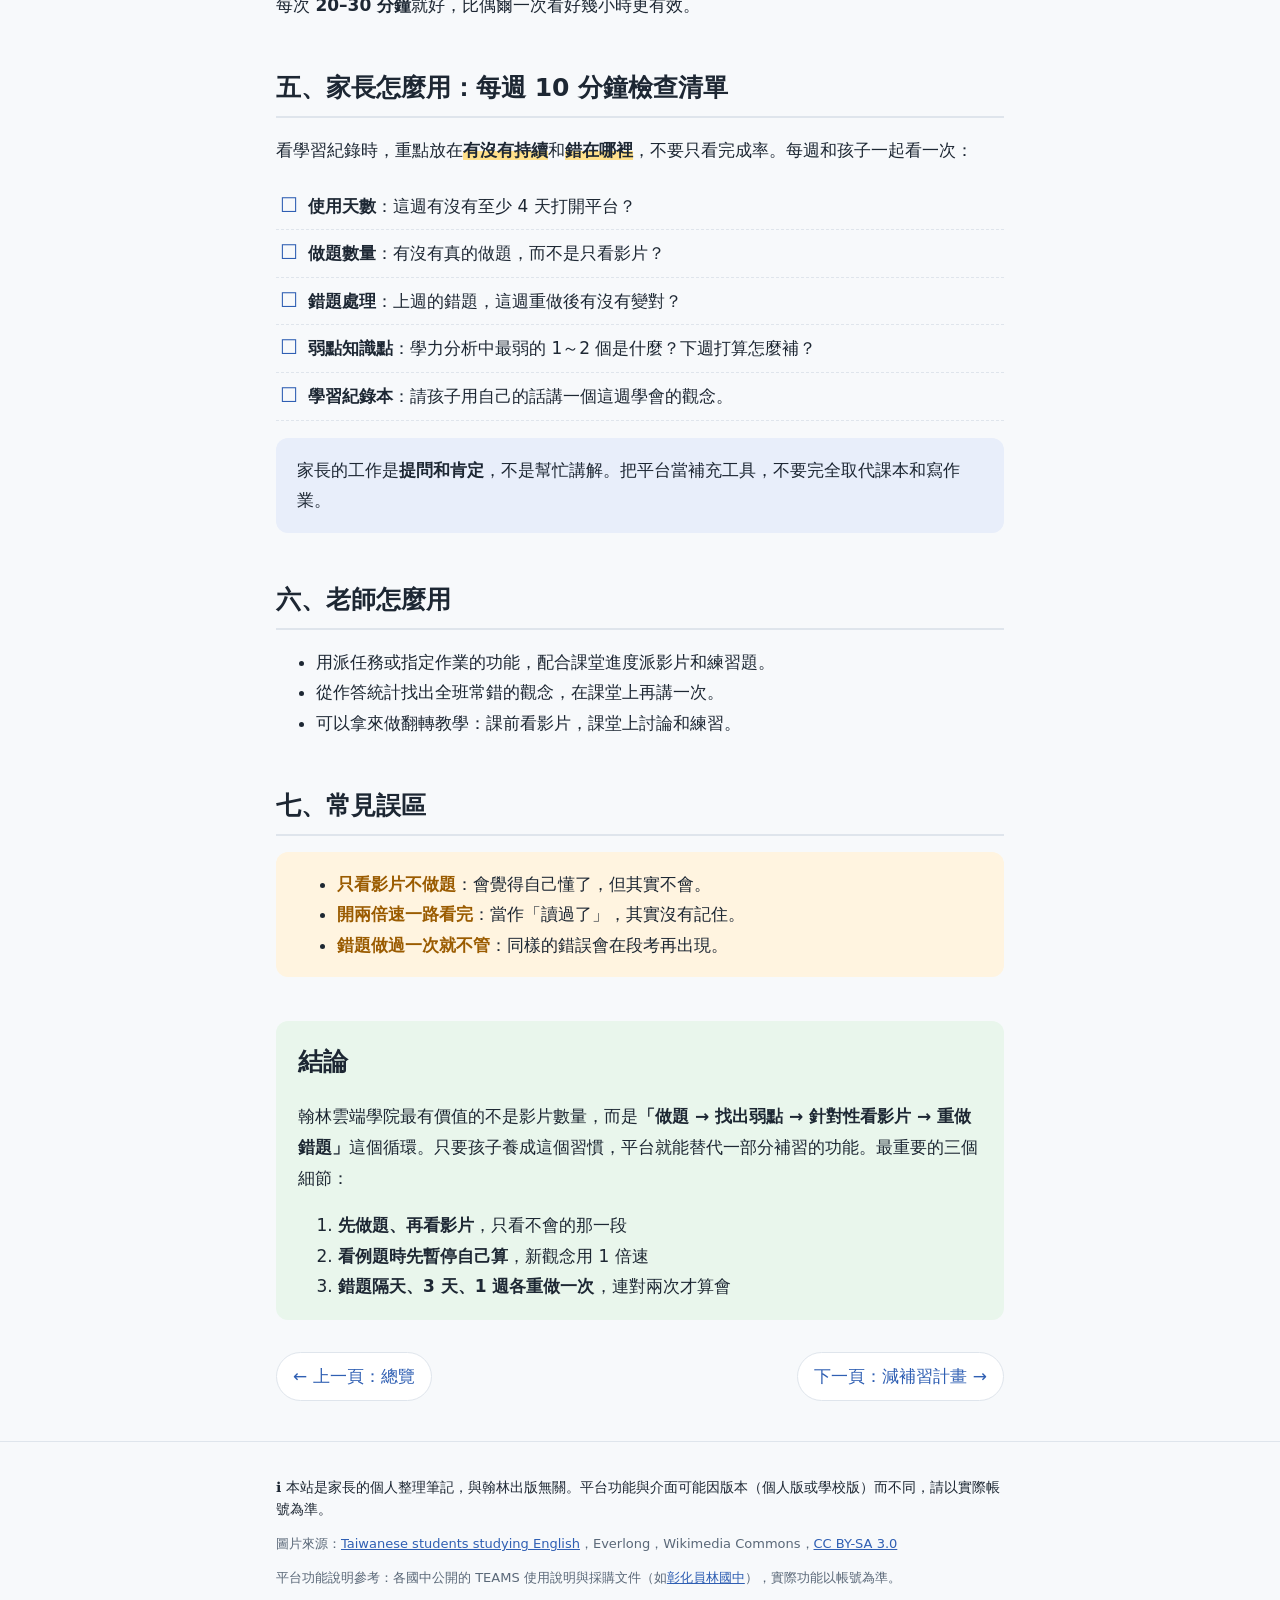
==== commit c649c22d: "使用建議頁 HERO 圖改為台灣學生讀書照片 Co-Authored-By: Claude Opus 5.5 <noreply@anthropic.com>" ====
--- a/guide.html
+++ b/guide.html
@@ -24,8 +24,8 @@
   <h1>翰林雲端學院怎麼用才有效</h1>
   <p class="subtitle">先做題、再看影片、反覆訂正錯題：把線上平台變成真正的學習工具</p>
   <figure>
-    <img src="images/notes.jpg" width="1080" height="607" alt="幾位學生趴在木桌上，在筆記本上寫字">
-    <figcaption>動手寫下來、算出來，才是真的學會</figcaption>
+    <img src="images/taiwan-students.jpg" width="1280" height="960" alt="兩位台灣學童坐在書桌前，一位翻著課本，一位咬著筆專心看講義">
+    <figcaption>專心看題目、動手算出來，才是真的學會</figcaption>
   </figure>
 </header>
 
@@ -152,7 +152,7 @@
 <footer>
   <div class="inner">
     <p class="disclaimer">ℹ️ 本站是家長的個人整理筆記，與翰林出版無關。平台功能與介面可能因版本（個人版或學校版）而不同，請以實際帳號為準。</p>
-    <p>圖片來源：<a href="https://commons.wikimedia.org/wiki/File:Students_writing_notes.jpg">Students writing notes</a>，Onwuka Glory，Wikimedia Commons，CC0</p>
+    <p>圖片來源：<a href="https://commons.wikimedia.org/wiki/File:Taiwanese_students_studying_English.jpg">Taiwanese students studying English</a>，Everlong，Wikimedia Commons，<a href="https://creativecommons.org/licenses/by-sa/3.0/">CC BY-SA 3.0</a></p>
     <p>平台功能說明參考：各國中公開的 TEAMS 使用說明與採購文件（如<a href="https://yljh.chc.edu.tw/storage/074510/posts/208/files/%E7%BF%B0%E6%95%99%E7%A7%91%20%E5%A0%B1%E5%83%B9%E5%96%AE%20(%E5%BD%B0%E5%8C%96%E5%93%A1%E6%9E%97%E5%9C%8B%E4%B8%AD)%20114.7.16.pdf">彰化員林國中</a>），實際功能以帳號為準。</p>
   </div>
 </footer>
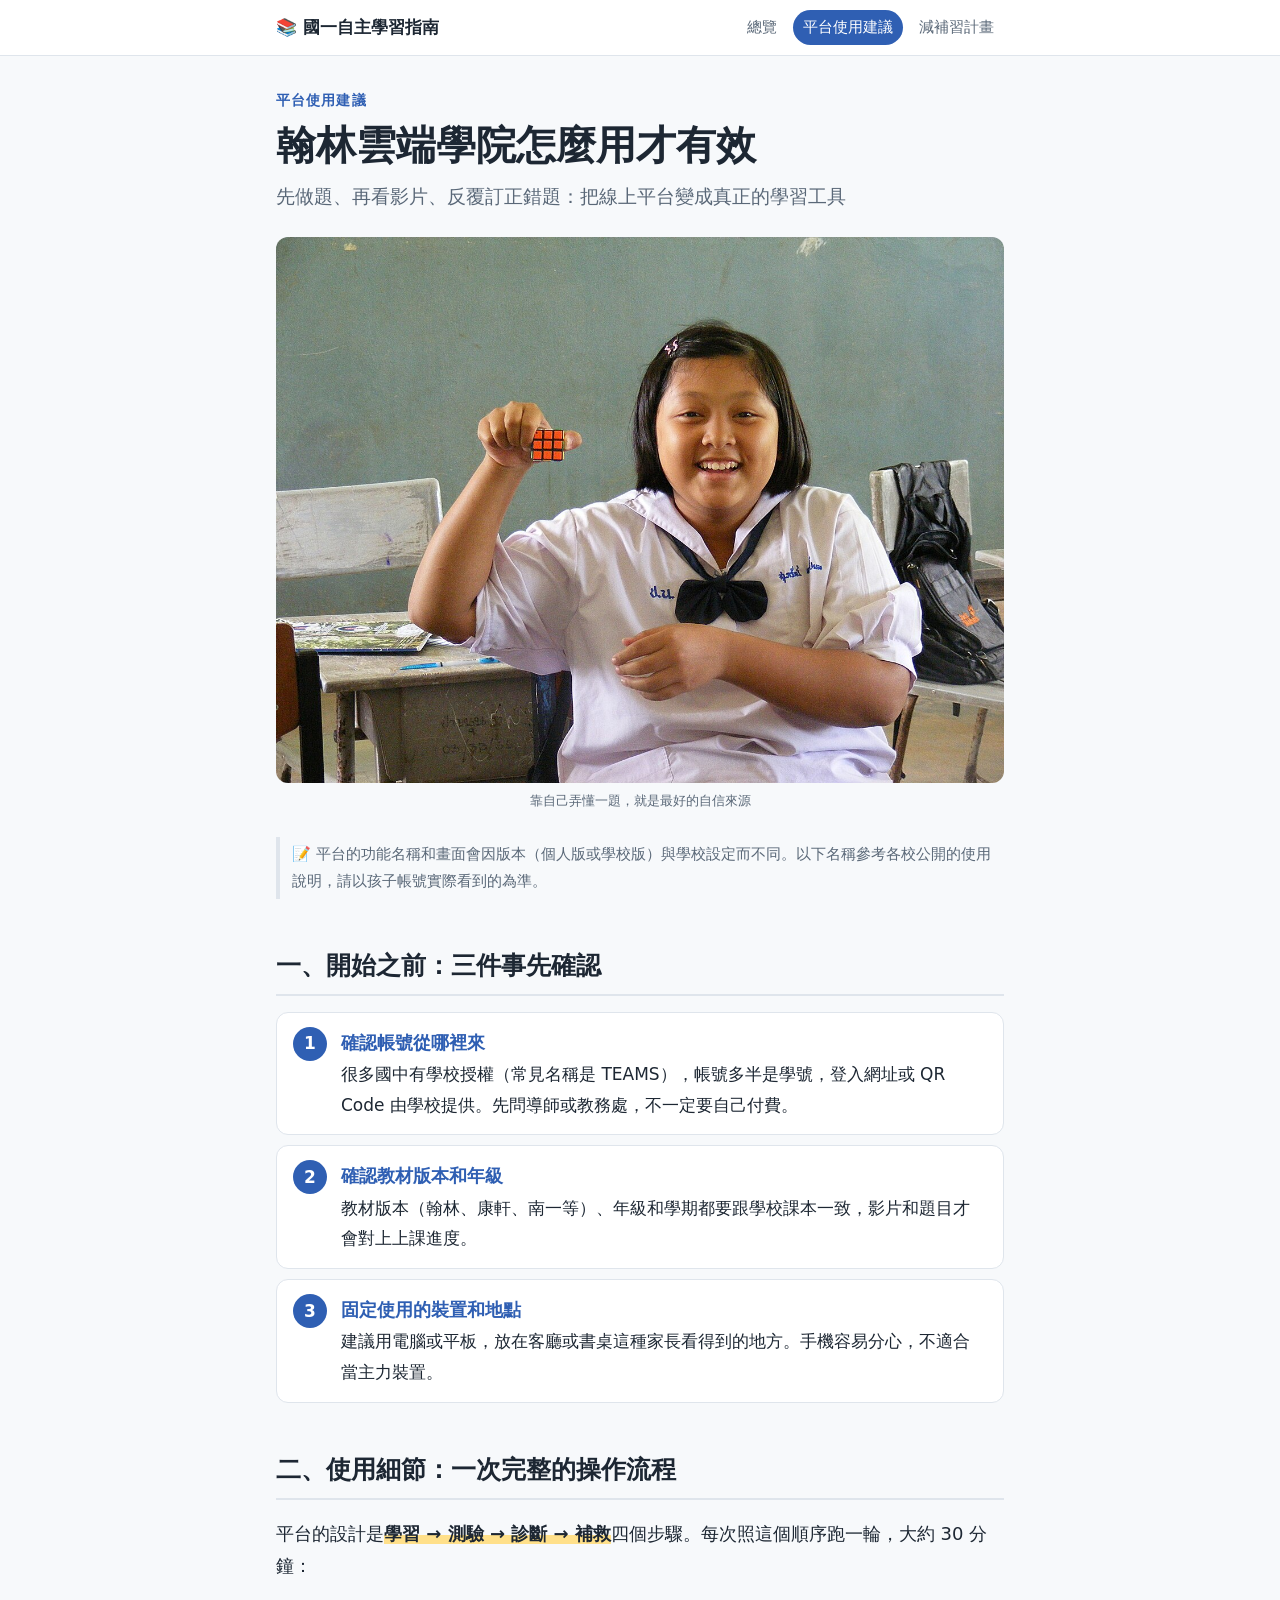
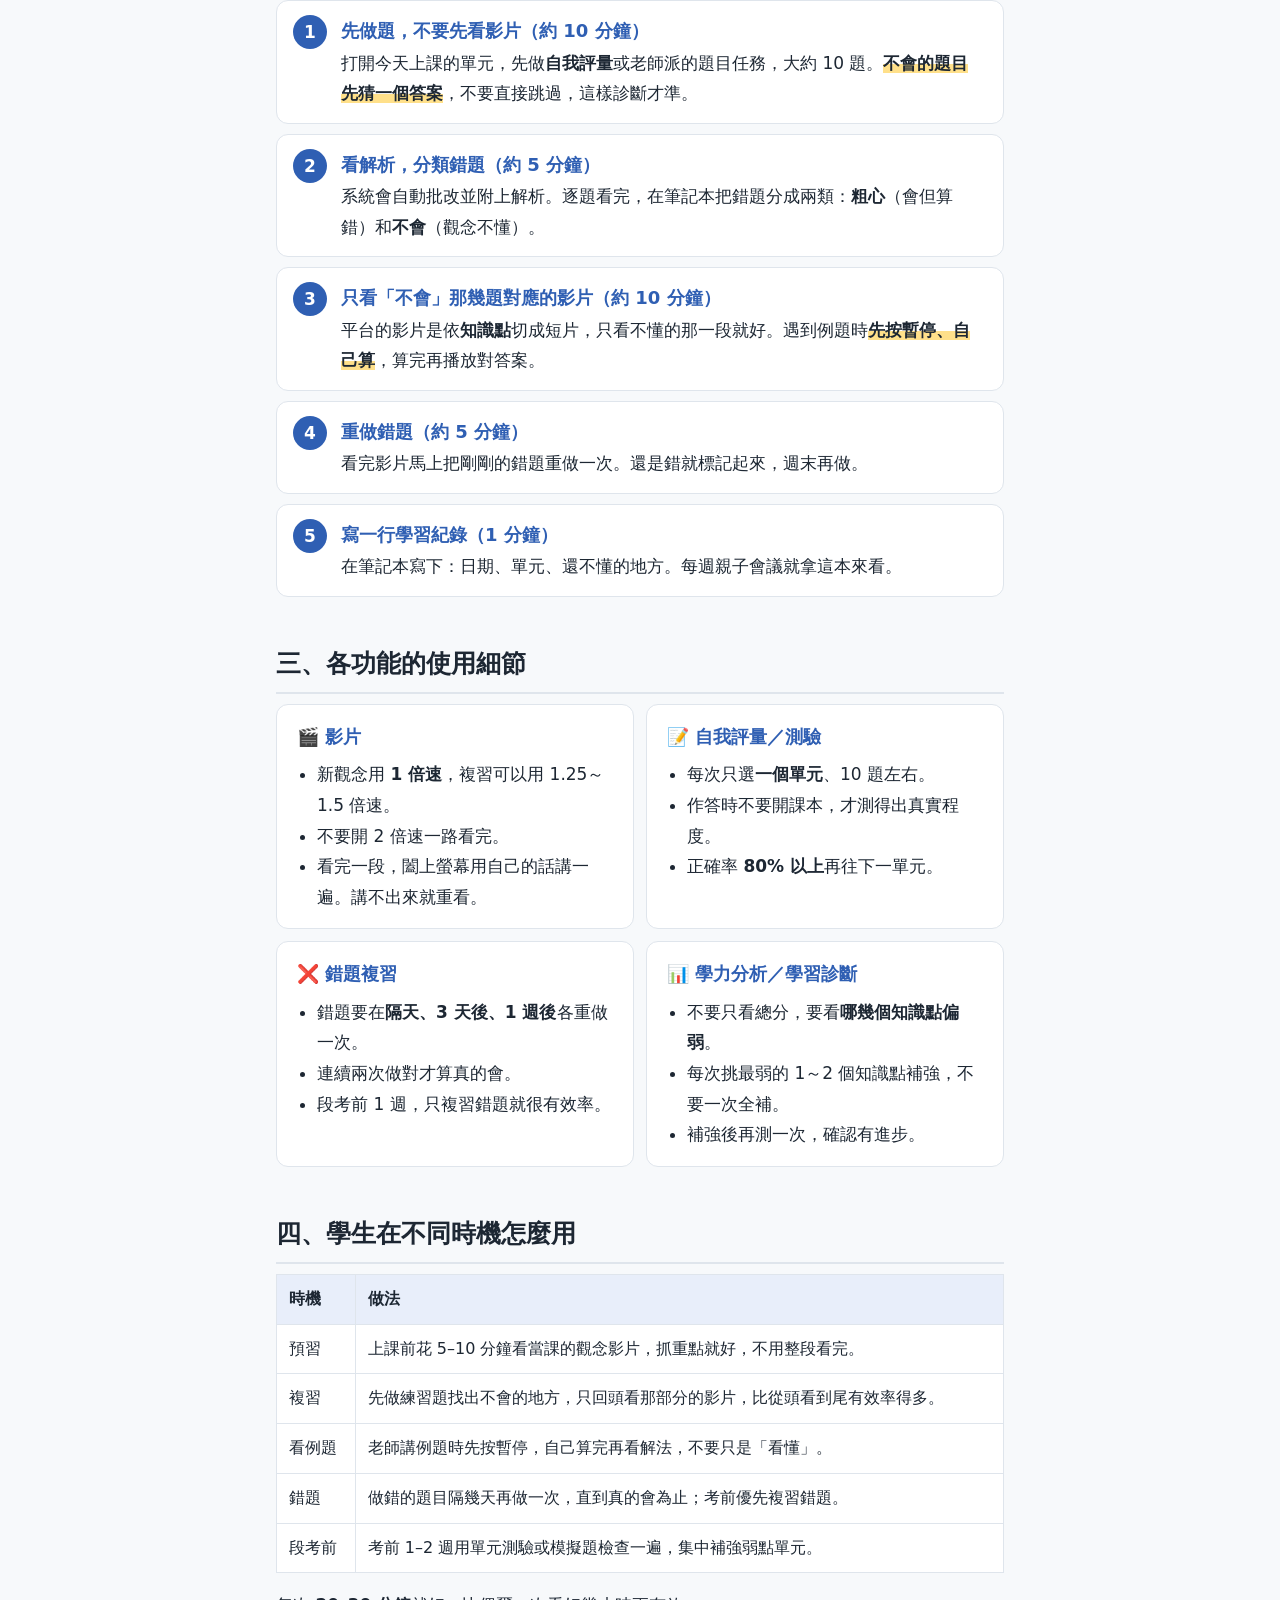
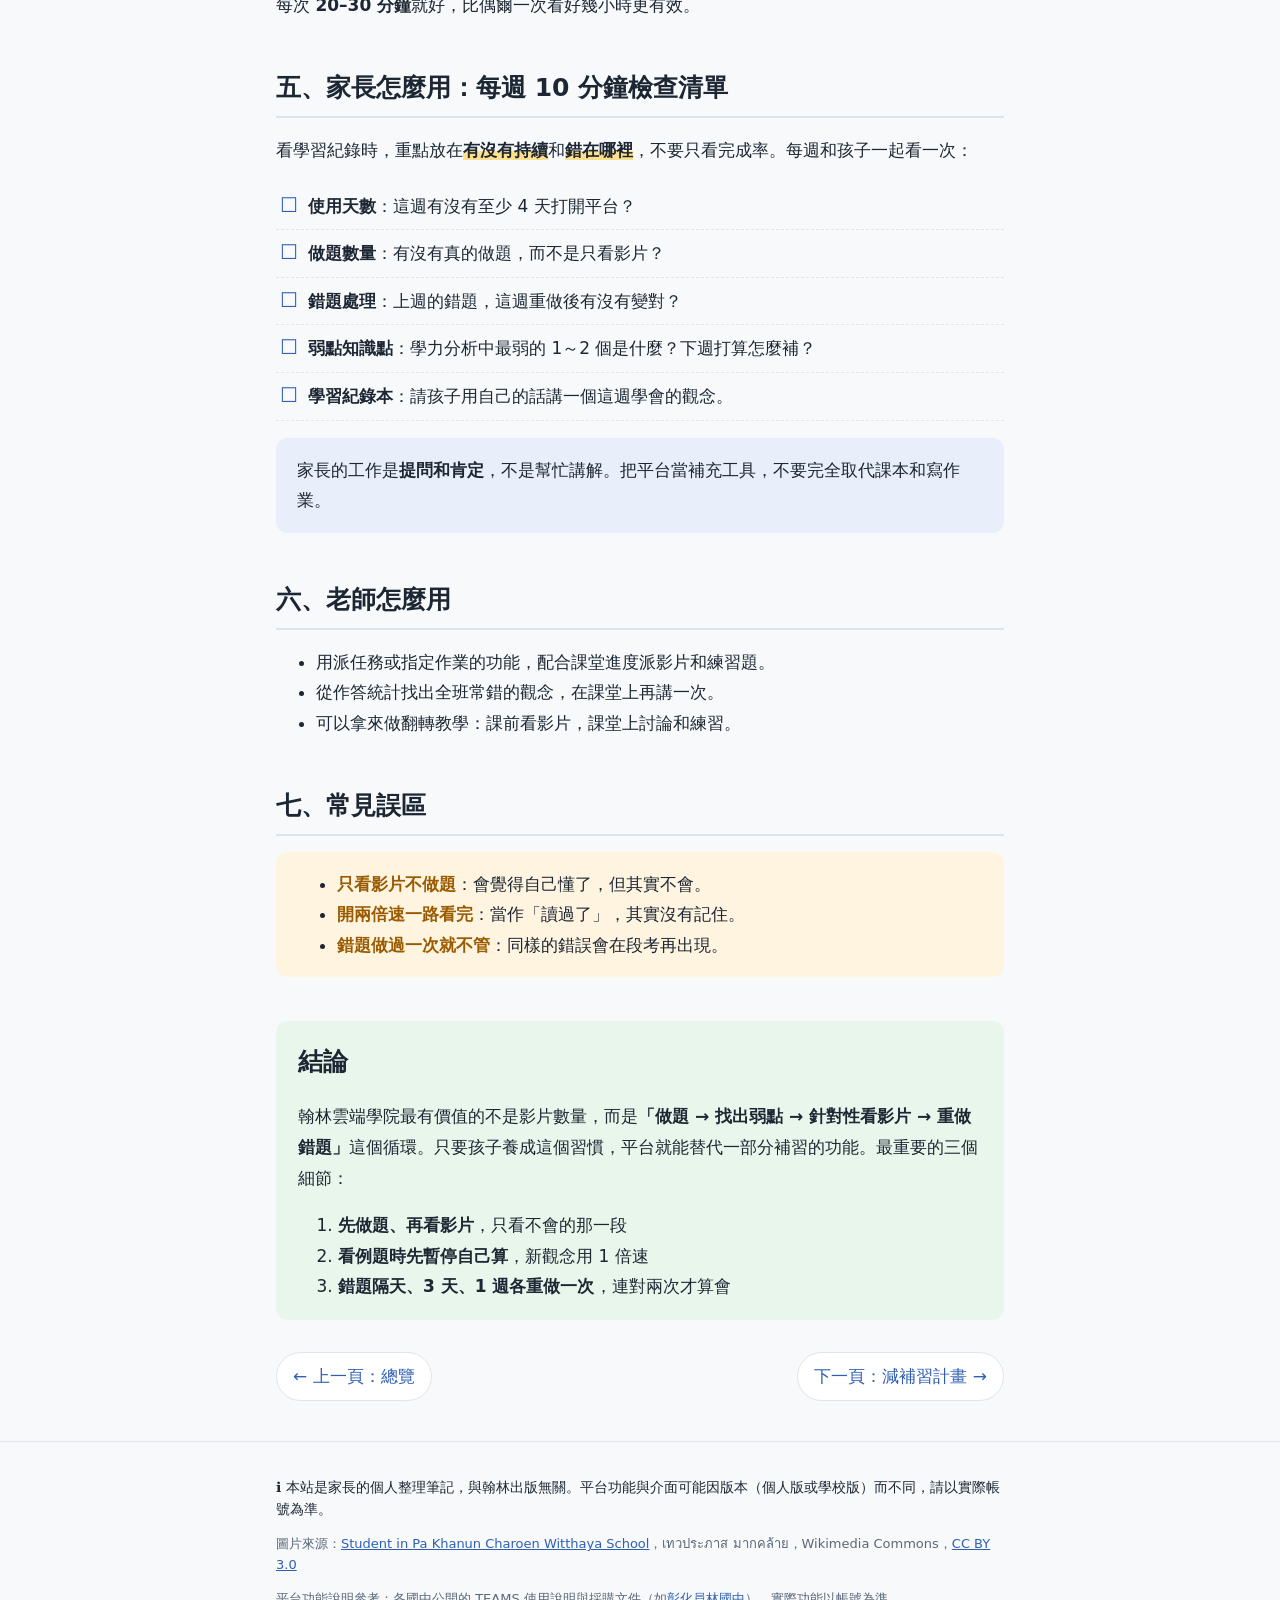
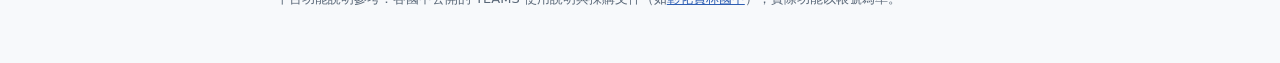
==== commit 5d43b26a: "使用建議頁 HERO 圖改為快樂自信的學生照片 Co-Authored-By: Claude Opus 5.5 <noreply@anthropic.com>" ====
--- a/guide.html
+++ b/guide.html
@@ -24,8 +24,8 @@
   <h1>翰林雲端學院怎麼用才有效</h1>
   <p class="subtitle">先做題、再看影片、反覆訂正錯題：把線上平台變成真正的學習工具</p>
   <figure>
-    <img src="images/taiwan-students.jpg" width="1280" height="960" alt="兩位台灣學童坐在書桌前，一位翻著課本，一位咬著筆專心看講義">
-    <figcaption>專心看題目、動手算出來，才是真的學會</figcaption>
+    <img src="images/confident-student.jpg" width="1280" height="960" alt="一位穿制服的學生坐在教室裡，笑著舉起完成的魔術方塊">
+    <figcaption>靠自己弄懂一題，就是最好的自信來源</figcaption>
   </figure>
 </header>
 
@@ -152,7 +152,7 @@
 <footer>
   <div class="inner">
     <p class="disclaimer">ℹ️ 本站是家長的個人整理筆記，與翰林出版無關。平台功能與介面可能因版本（個人版或學校版）而不同，請以實際帳號為準。</p>
-    <p>圖片來源：<a href="https://commons.wikimedia.org/wiki/File:Taiwanese_students_studying_English.jpg">Taiwanese students studying English</a>，Everlong，Wikimedia Commons，<a href="https://creativecommons.org/licenses/by-sa/3.0/">CC BY-SA 3.0</a></p>
+    <p>圖片來源：<a href="https://commons.wikimedia.org/wiki/File:Student_in_Pa_Khanun_Charoen_Witthaya_School_04.JPG">Student in Pa Khanun Charoen Witthaya School</a>，เทวประภาส มากคล้าย，Wikimedia Commons，<a href="https://creativecommons.org/licenses/by/3.0/">CC BY 3.0</a></p>
     <p>平台功能說明參考：各國中公開的 TEAMS 使用說明與採購文件（如<a href="https://yljh.chc.edu.tw/storage/074510/posts/208/files/%E7%BF%B0%E6%95%99%E7%A7%91%20%E5%A0%B1%E5%83%B9%E5%96%AE%20(%E5%BD%B0%E5%8C%96%E5%93%A1%E6%9E%97%E5%9C%8B%E4%B8%AD)%20114.7.16.pdf">彰化員林國中</a>），實際功能以帳號為準。</p>
   </div>
 </footer>
